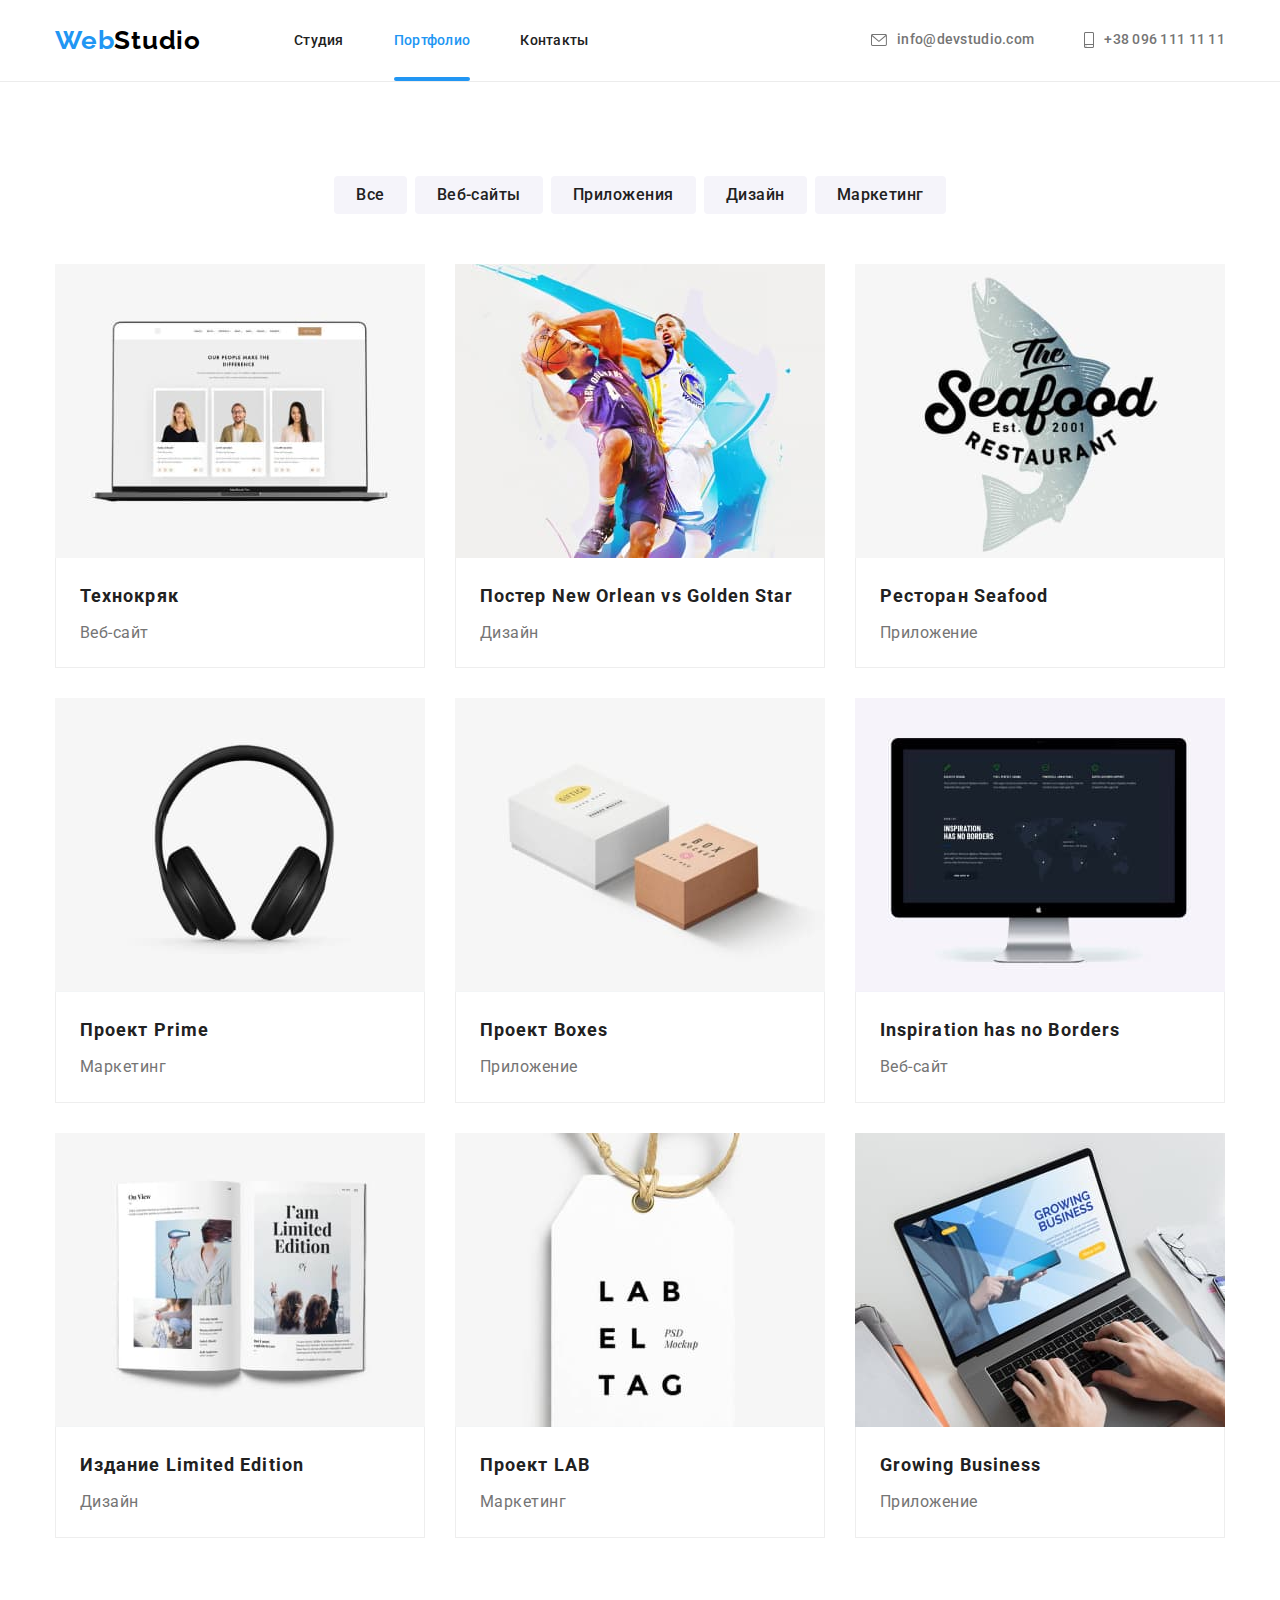
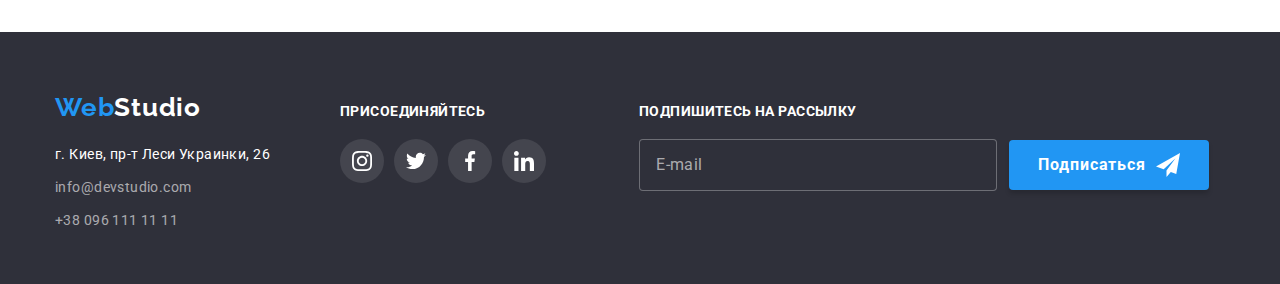
==== portfolio.html @ a14e370e "add files for 7 homework" ====
<!DOCTYPE html>
<html lang="ru">
  <head>
    <meta charset="UTF-8" />
    <meta name="viewport" content="width=device-width, initial-scale=1.0" />
    <title>Portfolio</title>
    <link rel="preconnect" href="https://fonts.gstatic.com" />
    <link
      href="https://fonts.googleapis.com/css2?family=Raleway:wght@700&family=Roboto:wght@400;500;700;900&display=swap"
      rel="stylesheet"
    />
    <link
      rel="stylesheet"
      href="https://cdnjs.cloudflare.com/ajax/libs/modern-normalize/1.0.0/modern-normalize.min.css"
    />
    <link rel="stylesheet" href="./css/main.min.css" />
  </head>

  <body>
    <!-- Шапка -->
    <header class="header">
      <!--Контейнер для шапки сайта-->
      <div class="container header__container">
        <!--Навигация-->
        <nav class="header__nav">
          <a href="./index.html" class="logo">
            <span class="logo__accent-text">Web</span>Studio
          </a>

          <ul class="site-menu">
            <li class="site-menu__item">
              <a href="./index.html" class="site-menu__link">Студия</a>
            </li>

            <li class="site-menu__item">
              <a
                href="./portfolio.html"
                class="site-menu__link site-menu__link--current"
                >Портфолио</a
              >
            </li>

            <li class="site-menu__item">
              <a href="" class="site-menu__link">Контакты</a>
            </li>
          </ul>
        </nav>

        <!--Kонтакы-->
        <ul class="header__contacts">
          <li class="header__contacts__item">
            <a href="mailto:info@devstudio.com" class="header__contacts__link">
              <svg class="header__contacts__icon" width="16" height="12">
                <use href="./images/icons.svg#icon-envelope"></use>
              </svg>
              info@devstudio.com
            </a>
          </li>

          <li class="header__contacts__item">
            <a href="tel:+380961111111" class="header__contacts__link">
              <svg class="header__contacts__icon" width="10" height="16">
                <use href="./images/icons.svg#icon-smartphone"></use>
              </svg>
              +38 096 111 11 11
            </a>
          </li>
        </ul>
      </div>
    </header>

    <main>
      <section class="portfolio">
        <h1 class="hidden">Portfolio</h1>

        <!--Блок кнопок-фильтров-->
        <div class="container portfolio__container">
          <ul class="button-set">
            <li class="button-set__item">
              <button type="button" class="button-set__btn">Все</button>
            </li>

            <li class="button-set__item">
              <button type="button" class="button-set__btn">Веб-сайты</button>
            </li>

            <li class="button-set__item">
              <button type="button" class="button-set__btn">Приложения</button>
            </li>

            <li class="button-set__item">
              <button type="button" class="button-set__btn">Дизайн</button>
            </li>

            <li class="button-set__item">
              <button type="button" class="button-set__btn">Маркетинг</button>
            </li>
          </ul>
        </div>

        <!-- Портфолио -->
        <div class="container">
          <ul class="card-set">
            <li class="card-set__item">
              <a href="" class="card-set__link">
                <div class="card-set__thumb">
                  <img
                    src="./portfolio-images/tehnokryak.jpg"
                    alt="Технокряк. Веб-сайты"
                    width="370"
                  />
                  <div class="card-overlay">
                    <p class="card-overlay__text">
                      Технокряк это современная площадка распространения
                      коронавируса. Компании используют эту платформу для
                      цифрового шпионажа и атак на защищённые сервера
                      конкурентов.
                    </p>
                  </div>
                </div>
                <div class="card-content">
                  <h2 class="card-content__header">Технокряк</h2>
                  <p class="card-content__text">Веб-сайт</p>
                </div>
              </a>
            </li>

            <li class="card-set__item">
              <a href="" class="card-set__link">
                <div class="card-set__thumb">
                  <img
                    src="./portfolio-images/poster-golden-style.jpg"
                    alt="Постер New Orlean vs Golden Star"
                    width="370"
                  />
                  <div class="card-overlay">
                    <p class="card-overlay__text">
                      Технокряк это современная площадка распространения
                      коронавируса. Компании используют эту платформу для
                      цифрового шпионажа и атак на защищённые сервера
                      конкурентов.
                    </p>
                  </div>
                </div>
                <div class="card-content">
                  <h2 class="card-content__header">
                    Постер New Orlean vs Golden Star
                  </h2>
                  <p class="card-content__text">Дизайн</p>
                </div>
              </a>
            </li>

            <li class="card-set__item">
              <a href="" class="card-set__link">
                <div class="card-set__thumb">
                  <img
                    src="./portfolio-images/seafood.jpg"
                    alt="Ресторан Seafood"
                    width="370"
                  />
                  <div class="card-overlay">
                    <p class="card-overlay__text">
                      Технокряк это современная площадка распространения
                      коронавируса. Компании используют эту платформу для
                      цифрового шпионажа и атак на защищённые сервера
                      конкурентов.
                    </p>
                  </div>
                </div>
                <div class="card-content">
                  <h2 class="card-content__header">Ресторан Seafood</h2>
                  <p class="card-content__text">Приложение</p>
                </div>
              </a>
            </li>

            <li class="card-set__item">
              <a href="" class="card-set__link">
                <div class="card-set__thumb">
                  <img
                    src="./portfolio-images/prime.jpg"
                    alt="Prime. Маркетинг"
                    width="370"
                  />
                  <div class="card-overlay">
                    <p class="card-overlay__text">
                      Технокряк это современная площадка распространения
                      коронавируса. Компании используют эту платформу для
                      цифрового шпионажа и атак на защищённые сервера
                      конкурентов.
                    </p>
                  </div>
                </div>
                <div class="card-content">
                  <h2 class="card-content__header">Проект Prime</h2>
                  <p class="card-content__text">Маркетинг</p>
                </div>
              </a>
            </li>

            <li class="card-set__item">
              <a href="" class="card-set__link">
                <div class="card-set__thumb">
                  <img
                    src="./portfolio-images/boxes.jpg"
                    alt="Проект Boxes"
                    width="370"
                  />
                  <div class="card-overlay">
                    <p class="card-overlay__text">
                      Технокряк это современная площадка распространения
                      коронавируса. Компании используют эту платформу для
                      цифрового шпионажа и атак на защищённые сервера
                      конкурентов.
                    </p>
                  </div>
                </div>
                <div class="card-content">
                  <h2 class="card-content__header">Проект Boxes</h2>
                  <p class="card-content__text">Приложение</p>
                </div>
              </a>
            </li>

            <li class="card-set__item">
              <a href="" class="card-set__link">
                <div class="card-set__thumb">
                  <img
                    src="./portfolio-images/inspiration.jpg"
                    alt="Inspiration has no Borders"
                    width="370"
                  />
                  <div class="card-overlay">
                    <p class="card-overlay__text">
                      Технокряк это современная площадка распространения
                      коронавируса. Компании используют эту платформу для
                      цифрового шпионажа и атак на защищённые сервера
                      конкурентов.
                    </p>
                  </div>
                </div>
                <div class="card-content">
                  <h2 class="card-content__header">
                    Inspiration has no Borders
                  </h2>
                  <p class="card-content__text">Веб-сайт</p>
                </div>
              </a>
            </li>

            <li class="card-set__item">
              <a href="" class="card-set__link">
                <div class="card-set__thumb">
                  <img
                    src="./portfolio-images/limited-edition.jpg"
                    alt="Издание Limited Edition"
                    width="370"
                  />
                  <div class="card-overlay">
                    <p class="card-overlay__text">
                      Технокряк это современная площадка распространения
                      коронавируса. Компании используют эту платформу для
                      цифрового шпионажа и атак на защищённые сервера
                      конкурентов.
                    </p>
                  </div>
                </div>
                <div class="card-content">
                  <h2 class="card-content__header">Издание Limited Edition</h2>
                  <p class="card-content__text">Дизайн</p>
                </div>
              </a>
            </li>

            <li class="card-set__item">
              <a href="" class="card-set__link">
                <div class="card-set__thumb">
                  <img
                    src="./portfolio-images/lab.jpg"
                    alt="Проект LAB"
                    width="370"
                  />
                  <div class="card-overlay">
                    <p class="card-overlay__text">
                      Технокряк это современная площадка распространения
                      коронавируса. Компании используют эту платформу для
                      цифрового шпионажа и атак на защищённые сервера
                      конкурентов.
                    </p>
                  </div>
                </div>
                <div class="card-content">
                  <h2 class="card-content__header">Проект LAB</h2>
                  <p class="card-content__text">Маркетинг</p>
                </div>
              </a>
            </li>

            <li class="card-set__item">
              <a href="" class="card-set__link">
                <div class="card-set__thumb">
                  <img
                    src="./portfolio-images/growing-business.jpg"
                    alt="Growing Business"
                    width="370"
                  />
                  <div class="card-overlay">
                    <p class="card-overlay__text">
                      Технокряк это современная площадка распространения
                      коронавируса. Компании используют эту платформу для
                      цифрового шпионажа и атак на защищённые сервера
                      конкурентов.
                    </p>
                  </div>
                </div>
                <div class="card-content">
                  <h2 class="card-content__header">Growing Business</h2>
                  <p class="card-content__text">Приложение</p>
                </div>
              </a>
            </li>
          </ul>
        </div>
      </section>
    </main>

    <!-- Подвал -->
    <footer class="footer">
      <div class="container footer__container">
        <!-- Блок с контактной информацией и лого. Создан для позиционирования элементов -->
        <div class="footer__contacts">
          <!-- Лого -->
          <a href="./index.html" class="footer__logo">
            <span class="logo__accent-text">Web</span>Studio
          </a>

          <!--Контактная информация-->
          <address class="address">
            <!-- Физический адрес -->

            <a href="https://goo.gl/maps/JUrXiFq32XLz6EwXA" class="address__map"
              >г. Киев, пр-т Леси Украинки, 26</a
            >

            <!-- Электронная почта -->

            <a href="mailto:info@devstudio.com" class="address__email"
              >info@devstudio.com</a
            >

            <!-- Телефон -->

            <a href="tel:+380961111111" class="address__tel"
              >+38 096 111 11 11</a
            >
          </address>
        </div>

        <!-- Блок со ссылками на соц.сети -->
        <div class="footer-sn">
          <p class="footer__titles">присоединяйтесь</p>
          <ul class="footer-sn__set">
            <li class="footer-sn__items">
              <a
                href=""
                class="social-networks__circle-button footer-sn__circle-button"
              >
                <svg class="social-networks__icon" width="20" height="20">
                  <use href="./images/icons.svg#icon-instagram"></use>
                </svg>
              </a>
            </li>
            <li class="footer-sn__items">
              <a
                href=""
                class="social-networks__circle-button footer-sn__circle-button"
              >
                <svg class="social-networks__icon" width="20" height="20">
                  <use href="./images/icons.svg#icon-twitter"></use>
                </svg>
              </a>
            </li>
            <li class="footer-sn__items">
              <a
                href=""
                class="social-networks__circle-button footer-sn__circle-button"
              >
                <svg class="social-networks__icon" width="20" height="20">
                  <use href="./images/icons.svg#icon-facebook"></use>
                </svg>
              </a>
            </li>
            <li class="footer-sn__items">
              <a
                href=""
                class="social-networks__circle-button footer-sn__circle-button"
              >
                <svg class="social-networks__icon" width="20" height="20">
                  <use href="./images/icons.svg#icon-linkedin"></use>
                </svg>
              </a>
            </li>
          </ul>
        </div>

        <!-- Блок с подпиской на рассылку -->
        <div class="footer-subscribe">
          <form>
            <p class="footer__titles">Подпишитесь на рассылку</p>
            <div role="group" class="footer-subscribe__set">
              <label>
                <input
                  type="email"
                  name="email"
                  placeholder="E-mail"
                  class="footer-subscribe__input"
                />
              </label>
              <button type="submit" class="button footer-subscribe__button">
                Подписаться
                <svg class="button__icon" width="24" height="24">
                  <use href="./images/icons.svg#icon-send-footer"></use>
                </svg>
              </button>
            </div>
          </form>
        </div>
      </div>
    </footer>
  </body>
</html>
---- css/main.min.css ----
h1,h2,h3,h4,h5,h6,p{margin:0}img{display:block;max-width:100%;height:auto}button{border:0;padding:0;margin:0}ul{list-style:none;margin:0;padding:0}a{text-decoration:none}textarea{resize:none;font-family:inherit}input:active,input:hover,input:focus,textarea:hover,textarea:focus,textarea:active{outline:0}body{margin:0;font-family:"Roboto",sans-serif}.container{margin-left:auto;margin-right:auto;width:1200px;padding-left:15px;padding-right:15px}.header{background-color:#fff;border-bottom:1px solid #ececec}.hero,.footer{background-color:#2f303a}.team{background-color:#f5f4fa}.issues__title,.team__title,.clients__title{margin-bottom:50px;color:#212121;font-weight:700;font-size:36px;line-height:1.16;letter-spacing:0.03em;text-align:center}.features__title,.issues__text,.footer__titles{font-weight:700;font-size:14px;line-height:1.142;letter-spacing:0.03em;text-transform:uppercase}.modal__header{font-weight:700;font-size:20px;line-height:1.15;text-align:center;letter-spacing:0.03em}.site-menu__link,.header__contacts__link{padding-top:32px;padding-bottom:32px;font-weight:500;font-size:14px;line-height:1.14;letter-spacing:0.02em;text-decoration:none;-webkit-transition:color 250ms cubic-bezier(0.4, 0, 0.2, 1);transition:color 250ms cubic-bezier(0.4, 0, 0.2, 1)}.features__text,.address__map,.address__email,.address__tel,.modal__text{font-weight:400;font-size:14px;line-height:1.71;letter-spacing:0.03em}.modal__text-label{font-weight:400;font-size:12px;line-height:1.16;letter-spacing:0.01em}.logo,.footer__logo{font-family:"Raleway",sans-serif;font-weight:700;font-size:26px;line-height:1.19;letter-spacing:0.03em}.modal,.card-overlay__text{position:absolute;top:50%;left:50%;-webkit-transform:translate(-50%, -50%);transform:translate(-50%, -50%)}.hidden{position:absolute;width:1px;height:1px;margin:-1px;border:0;padding:0;white-space:nowrap;-webkit-clip-path:inset(100%);clip-path:inset(100%);clip:rect(0 0 0 0);overflow:hidden}.button{width:200px;height:50px;background-color:#2196f3;color:#fff;font-weight:700;font-size:16px;line-height:1.875;letter-spacing:0.06em;border-radius:4px;-webkit-box-shadow:0px 4px 4px rgba(0,0,0,0.15);box-shadow:0px 4px 4px rgba(0,0,0,0.15);cursor:pointer}.button__icon{margin-left:10px}.header__container{display:-webkit-box;display:-ms-flexbox;display:flex;-webkit-box-align:center;-ms-flex-align:center;align-items:center;-webkit-box-pack:justify;-ms-flex-pack:justify;justify-content:space-between}.header__nav{display:-webkit-box;display:-ms-flexbox;display:flex;-webkit-box-align:center;-ms-flex-align:center;align-items:center}.site-menu{display:-webkit-box;display:-ms-flexbox;display:flex}.site-menu__item+.site-menu__item{margin-left:50px}.site-menu__link{position:relative;color:#212121}.site-menu__link:hover,.site-menu__link:focus{color:#2196f3}.site-menu__link--current{color:#2196f3}.site-menu__link--current::after{position:absolute;content:'';display:block;bottom:-1px;width:100%;height:4px;background-color:#2196f3;border-radius:2px}.header__contacts{display:-webkit-box;display:-ms-flexbox;display:flex}.header__contacts__item+.header__contacts__item{margin-left:50px}.header__contacts__icon{margin-right:10px;fill:currentColor}.header__contacts__link{display:-webkit-box;display:-ms-flexbox;display:flex;-webkit-box-align:center;-ms-flex-align:center;align-items:center;color:#757575}.header__contacts__link:hover,.header__contacts__link:focus{color:#2196f3}.logo{margin-right:93px;padding-top:25px;padding-bottom:25px;color:#000}.logo__accent-text{color:#2196f3}.hero{max-width:1600px;height:600px;margin-left:auto;margin-right:auto;text-align:center}.hero__overlay{background-repeat:no-repeat;background-position:center;background-size:cover;padding-top:200px;max-width:1600px;min-height:600px;background-image:-webkit-gradient(linear, left top, right top, from(rgba(47,48,58,0.4)), to(rgba(47,48,58,0.4))),url("../images/img-hero.jpg");background-image:linear-gradient(to right, rgba(47,48,58,0.4), rgba(47,48,58,0.4)),url("../images/img-hero.jpg")}.hero__title{margin-left:auto;margin-right:auto;margin-bottom:30px;width:696px;color:#fff;font-weight:900;font-size:44px;line-height:1.36;letter-spacing:0.06em;text-transform:uppercase}.features{padding-top:94px}.features__list{display:-webkit-box;display:-ms-flexbox;display:flex;-ms-flex-wrap:wrap;flex-wrap:wrap;margin-left:-30px;margin-top:-30px}.features__item{-ms-flex-preferred-size:calc(100% / 4 - 30px);flex-basis:calc(100% / 4 - 30px);margin-left:30px;margin-top:30px}.features__icon{display:-webkit-box;display:-ms-flexbox;display:flex;-webkit-box-pack:center;-ms-flex-pack:center;justify-content:center;-webkit-box-align:center;-ms-flex-align:center;align-items:center;margin-bottom:30px;width:270px;height:120px;background-color:#f5f4fa}.features__title{margin-bottom:10px;color:#212121;letter-spacing:0.06em}.features__text{color:#757575}.issues{padding-top:94px;padding-bottom:94px}.issues__list{display:-webkit-box;display:-ms-flexbox;display:flex;-ms-flex-wrap:wrap;flex-wrap:wrap;margin-left:-30px;margin-top:-30px}.issues__item{-ms-flex-preferred-size:calc(100% / 3 - 30px);flex-basis:calc(100% / 3 - 30px);margin-left:30px;margin-top:30px}.issues__text{position:absolute;top:251px;white-space:nowrap;-webkit-transform:translate(-50%, 0);transform:translate(-50%, 0);left:50%;color:#fff}.issues__thumb{position:relative}.issues__thumb::before{content:'';display:-webkit-box;display:-ms-flexbox;display:flex;position:absolute;top:224px;left:0;width:100%;height:70px;background-color:rgba(47,48,58,0.8)}.team{padding-top:94px;padding-bottom:94px}.team-card{display:-webkit-box;display:-ms-flexbox;display:flex;-ms-flex-wrap:wrap;flex-wrap:wrap;margin-left:-30px;margin-top:-30px}.team-card__item{-ms-flex-preferred-size:calc(100% / 4 - 30px);flex-basis:calc(100% / 4 - 30px);margin-left:30px;margin-top:30px;background-color:#fff;-webkit-box-shadow:0px 1px 3px rgba(0,0,0,0.12),0px 1px 1px rgba(0,0,0,0.14),0px 2px 1px rgba(0,0,0,0.2);box-shadow:0px 1px 3px rgba(0,0,0,0.12),0px 1px 1px rgba(0,0,0,0.14),0px 2px 1px rgba(0,0,0,0.2);border-radius:0px 0px 4px 4px}.team-card__thumb{padding:30px 32px}.team-card__title{margin-bottom:10px;color:#212121;font-weight:500;font-size:16px;line-height:1.18;letter-spacing:0.03em;text-align:center}.team-card__text{margin-bottom:16px;color:#757575;font-weight:400;font-size:16px;line-height:1.18;letter-spacing:0.03em;text-align:center}.social-networks{display:-webkit-box;display:-ms-flexbox;display:flex;-webkit-box-pack:justify;-ms-flex-pack:justify;justify-content:space-between}.social-networks__icon{fill:currentColor}.social-networks__circle-button{display:-webkit-box;display:-ms-flexbox;display:flex;-webkit-box-pack:center;-ms-flex-pack:center;justify-content:center;-webkit-box-align:center;-ms-flex-align:center;align-items:center;width:44px;height:44px;border-radius:50%;color:#afb1b8;background-color:#fff;-webkit-transition:color 250ms cubic-bezier(0.4, 0, 0.2, 1);transition:color 250ms cubic-bezier(0.4, 0, 0.2, 1);-webkit-transition:background-color 250ms cubic-bezier(0.4, 0, 0.2, 1);transition:background-color 250ms cubic-bezier(0.4, 0, 0.2, 1)}.social-networks__circle-button:hover,.social-networks__circle-button:focus{background-color:#2196f3;color:#fff;outline:none}.clients{padding-top:94px;padding-bottom:94px}.clients__list{display:-webkit-box;display:-ms-flexbox;display:flex;-ms-flex-wrap:wrap;flex-wrap:wrap}.clients__item:not(:last-child){margin-right:30px}.clients__logo{fill:currentColor}.clients__unit{display:-webkit-box;display:-ms-flexbox;display:flex;-webkit-box-pack:center;-ms-flex-pack:center;justify-content:center;-webkit-box-align:center;-ms-flex-align:center;align-items:center;width:170px;height:90px;border:1px solid #afb1b8;border-radius:4px;color:#afb1b8;-webkit-transition:color 250ms cubic-bezier(0.4, 0, 0.2, 1);transition:color 250ms cubic-bezier(0.4, 0, 0.2, 1);-webkit-transition:border-color 250ms cubic-bezier(0.4, 0, 0.2, 1);transition:border-color 250ms cubic-bezier(0.4, 0, 0.2, 1)}.clients__unit:hover,.clients__unit:focus{border-color:#2196f3;color:#2196f3;outline:none}.footer{margin-left:auto;margin-right:auto;min-height:252px;padding-top:60px}.footer__container{display:-webkit-box;display:-ms-flexbox;display:flex;-webkit-box-align:baseline;-ms-flex-align:baseline;align-items:baseline}.footer__titles{margin-bottom:20px;color:#fff;text-align:left}.footer__logo{display:block;margin-bottom:20px;color:#fff}.address{font-style:normal}.address__map{display:block;margin-bottom:9px;color:#fff}.address__email{display:block;margin-bottom:9px;color:rgba(255,255,255,0.6)}.address__tel{color:rgba(255,255,255,0.6)}.footer-sn{margin-left:70px}.footer-sn__set{display:-webkit-box;display:-ms-flexbox;display:flex}.footer-sn__circle-button{background-color:rgba(255,255,255,0.1);color:#fff}.footer-sn__items{margin-right:10px}.footer-sn__items:last-child{margin-right:0}.footer-subscribe{margin-left:93px}.footer-subscribe__input{width:358px;padding:0;padding-left:16px;padding-top:15px;padding-bottom:15px;background-color:#2f303a;border:1px solid rgba(255,255,255,0.3);border-radius:4px;color:rgba(255,255,255,0.6);font-weight:400;font-size:16px;line-height:1.25;letter-spacing:0.03em}.footer-subscribe__button{display:-webkit-box;display:-ms-flexbox;display:flex;-webkit-box-align:center;-ms-flex-align:center;align-items:center;-webkit-box-pack:center;-ms-flex-pack:center;justify-content:center;margin-left:12px}.footer-subscribe__set{display:-webkit-box;display:-ms-flexbox;display:flex;-webkit-box-align:center;-ms-flex-align:center;align-items:center}.footer-subscribe__set input::-webkit-input-placeholder{color:rgba(255,255,255,0.6)}.footer-subscribe__set input:-ms-input-placeholder{color:rgba(255,255,255,0.6)}.footer-subscribe__set input::-ms-input-placeholder{color:rgba(255,255,255,0.6)}.footer-subscribe__set input::placeholder{color:rgba(255,255,255,0.6)}.backdrop{position:fixed;top:0;left:0;width:100%;height:100%;background-color:rgba(0,0,0,0.2);opacity:1;-webkit-transition:opacity 250ms cubic-bezier(0.4, 0, 0.2, 1);transition:opacity 250ms cubic-bezier(0.4, 0, 0.2, 1)}.backdrop.is-hidden{opacity:0;pointer-events:none}.backdrop.is-hidden>.modal{opacity:0}.modal{-webkit-transition:opacity 250ms cubic-bezier(0.4, 0, 0.2, 1);transition:opacity 250ms cubic-bezier(0.4, 0, 0.2, 1);-webkit-box-shadow:0px 1px 3px rgba(0,0,0,0.12),0px 1px 1px rgba(0,0,0,0.14),0px 2px 1px rgba(0,0,0,0.2);box-shadow:0px 1px 3px rgba(0,0,0,0.12),0px 1px 1px rgba(0,0,0,0.14),0px 2px 1px rgba(0,0,0,0.2);text-align:center;padding:40px;width:528px;max-height:100vh;background-color:#fff;overflow-y:auto;border-radius:4px}.modal__header{margin-bottom:12px;color:#212121}.modal__group-fields{display:-webkit-box;display:-ms-flexbox;display:flex;-webkit-box-orient:vertical;-webkit-box-direction:normal;-ms-flex-direction:column;flex-direction:column;margin-bottom:20px;text-align:start}.modal__labels{margin-bottom:4px;display:block}.modal__text-label{color:#757575}.modal__group-input{position:relative;margin-bottom:10px}.modal__icon{-webkit-transition:fill 250ms cubic-bezier(0.4, 0, 0.2, 1);transition:fill 250ms cubic-bezier(0.4, 0, 0.2, 1);position:absolute;top:11px;left:12px;fill:#212121}.modal__input{-webkit-transition:border-color 250ms cubic-bezier(0.4, 0, 0.2, 1);transition:border-color 250ms cubic-bezier(0.4, 0, 0.2, 1);border:1px solid rgba(33,33,33,0.2);padding:11px 12px;padding-left:42px;width:448px;border-radius:4px}.modal__input:hover,.modal__input:focus{border-color:#2196f3}.modal__input:focus+.modal__icon,.modal__input:hover+.modal__icon{fill:#2196f3}.modal__input--feedback{padding:12px 16px}.modal__input::-webkit-input-placeholder{font-weight:400;font-size:14px;line-height:1.14;letter-spacing:0.01em;color:rgba(117,117,117,0.5)}.modal__input:-ms-input-placeholder{font-weight:400;font-size:14px;line-height:1.14;letter-spacing:0.01em;color:rgba(117,117,117,0.5)}.modal__input::-ms-input-placeholder{font-weight:400;font-size:14px;line-height:1.14;letter-spacing:0.01em;color:rgba(117,117,117,0.5)}.modal__input::placeholder{font-weight:400;font-size:14px;line-height:1.14;letter-spacing:0.01em;color:rgba(117,117,117,0.5)}.modal__agreement{position:relative;display:-webkit-box;display:-ms-flexbox;display:flex;-webkit-box-align:center;-ms-flex-align:center;align-items:center;-webkit-box-pack:center;-ms-flex-pack:center;justify-content:center;margin-bottom:30px;cursor:pointer}.modal__checkbox{position:absolute;width:1px;height:1px;margin:-1px;border:0;padding:0;white-space:nowrap;-webkit-clip-path:inset(100%);clip-path:inset(100%);clip:rect(0 0 0 0);overflow:hidden}.modal__checkbox:checked+.modal__checked-icon{opacity:100%}.modal__checkbox:checked ~ .modal__checkbox-icon{opacity:0%}.modal__checked-icon{position:absolute;top:4px;left:12px;background-color:#2196f3;opacity:0%;-webkit-transition:opacity 250ms cubic-bezier(0.4, 0, 0.2, 1);transition:opacity 250ms cubic-bezier(0.4, 0, 0.2, 1)}.modal__checkbox-icon{opacity:100%;-webkit-transition:opacity 250ms cubic-bezier(0.4, 0, 0.2, 1);transition:opacity 250ms cubic-bezier(0.4, 0, 0.2, 1)}.modal__text{margin-left:8px;text-align:center;color:#757575}.modal__link{-webkit-text-decoration-line:underline;text-decoration-line:underline;color:#2196f3}.modal__button{-webkit-box-shadow:none;box-shadow:none;-webkit-transition:-webkit-box-shadow 250ms cubic-bezier(0.4, 0, 0.2, 1);transition:-webkit-box-shadow 250ms cubic-bezier(0.4, 0, 0.2, 1);transition:box-shadow 250ms cubic-bezier(0.4, 0, 0.2, 1);transition:box-shadow 250ms cubic-bezier(0.4, 0, 0.2, 1), -webkit-box-shadow 250ms cubic-bezier(0.4, 0, 0.2, 1)}.modal__button:hover{-webkit-box-shadow:0px 4px 4px rgba(0,0,0,0.15);box-shadow:0px 4px 4px rgba(0,0,0,0.15)}.modal__close-button{position:absolute;top:8px;right:8px;display:-webkit-box;display:-ms-flexbox;display:flex;-webkit-box-pack:center;-ms-flex-pack:center;justify-content:center;-webkit-box-align:center;-ms-flex-align:center;align-items:center;width:30px;height:30px;cursor:pointer;border:1px solid rgba(0,0,0,0.1);border-radius:50%;background-color:#fff;color:#757575;-webkit-transition:color 250ms cubic-bezier(0.4, 0, 0.2, 1);transition:color 250ms cubic-bezier(0.4, 0, 0.2, 1)}.modal__close-button:hover,.modal__close-button:focus{color:#2196f3}.modal__close-svg{fill:currentColor}.portfolio{padding-top:94px;padding-bottom:94px}.portfolio__container{margin-bottom:50px}.button-set{display:-webkit-box;display:-ms-flexbox;display:flex;-webkit-box-pack:center;-ms-flex-pack:center;justify-content:center}.button-set__item:not(:last-child){margin-right:8px}.button-set__btn{padding:6px 22px;color:#212121;background-color:#f5f4fa;font-family:inherit;font-weight:500;font-size:16px;line-height:1.6;letter-spacing:0.03em;border:none;border-radius:4px;-webkit-transition:color 250ms cubic-bezier(0.4, 0, 0.2, 1);transition:color 250ms cubic-bezier(0.4, 0, 0.2, 1);-webkit-transition:background-color 250ms cubic-bezier(0.4, 0, 0.2, 1);transition:background-color 250ms cubic-bezier(0.4, 0, 0.2, 1);-webkit-transition:-webkit-box-shadow 250ms cubic-bezier(0.4, 0, 0.2, 1);transition:-webkit-box-shadow 250ms cubic-bezier(0.4, 0, 0.2, 1);transition:box-shadow 250ms cubic-bezier(0.4, 0, 0.2, 1);transition:box-shadow 250ms cubic-bezier(0.4, 0, 0.2, 1), -webkit-box-shadow 250ms cubic-bezier(0.4, 0, 0.2, 1)}.button-set__btn:hover,.button-set__btn:focus{color:#fff;background-color:#2196f3;-webkit-box-shadow:0px 3px 1px rgba(0,0,0,0.1),0px 1px 2px rgba(0,0,0,0.08),0px 2px 2px rgba(0,0,0,0.12);box-shadow:0px 3px 1px rgba(0,0,0,0.1),0px 1px 2px rgba(0,0,0,0.08),0px 2px 2px rgba(0,0,0,0.12)}.card-set{display:-webkit-box;display:-ms-flexbox;display:flex;-ms-flex-wrap:wrap;flex-wrap:wrap;margin-left:-30px;margin-top:-30px}.card-set__item{-ms-flex-preferred-size:calc(100% / 3 - 30px);flex-basis:calc(100% / 3 - 30px);margin-left:30px;margin-top:30px;background-color:#fff}.card-set__thumb{position:relative;overflow:hidden}.card-set__link{display:block;width:100%;height:100%;-webkit-transition:-webkit-box-shadow 250ms cubic-bezier(0.4, 0, 0.2, 1);transition:-webkit-box-shadow 250ms cubic-bezier(0.4, 0, 0.2, 1);transition:box-shadow 250ms cubic-bezier(0.4, 0, 0.2, 1);transition:box-shadow 250ms cubic-bezier(0.4, 0, 0.2, 1), -webkit-box-shadow 250ms cubic-bezier(0.4, 0, 0.2, 1)}.card-set__link:hover,.card-set__link:focus{-webkit-box-shadow:0px 1px 1px rgba(0,0,0,0.12),0px 4px 4px rgba(0,0,0,0.06),1px 4px 6px rgba(0,0,0,0.16);box-shadow:0px 1px 1px rgba(0,0,0,0.12),0px 4px 4px rgba(0,0,0,0.06),1px 4px 6px rgba(0,0,0,0.16)}.card-set__link:hover .card-overlay{-webkit-transform:translateX(0);transform:translateX(0)}.card-set__link:focus .card-overlay{-webkit-transform:translateX(0);transform:translateX(0)}.card-overlay{position:absolute;-webkit-transform:translateY(100%);transform:translateY(100%);top:0;left:0;width:100%;height:100%;background-color:rgba(33,150,243,0.9);-webkit-transition:-webkit-transform 250ms cubic-bezier(0.4, 0, 0.2, 1);transition:-webkit-transform 250ms cubic-bezier(0.4, 0, 0.2, 1);transition:transform 250ms cubic-bezier(0.4, 0, 0.2, 1);transition:transform 250ms cubic-bezier(0.4, 0, 0.2, 1), -webkit-transform 250ms cubic-bezier(0.4, 0, 0.2, 1)}.card-overlay__text{width:322px;color:#fff;font-weight:400;font-size:18px;line-height:1.55;letter-spacing:0.03em}.card-content{padding-top:20px;padding-bottom:20px;padding-left:24px;padding-right:24px;border-bottom:1px solid #eee;border-left:1px solid #eee;border-right:1px solid #eee}.card-content__header{margin-bottom:4px;color:#212121;font-weight:700;font-size:18px;line-height:2;letter-spacing:0.06em}.card-content__text{color:#757575;font-weight:400;font-size:16px;line-height:1.87;letter-spacing:0.03em}
/*# sourceMappingURL=main.min.css.map */
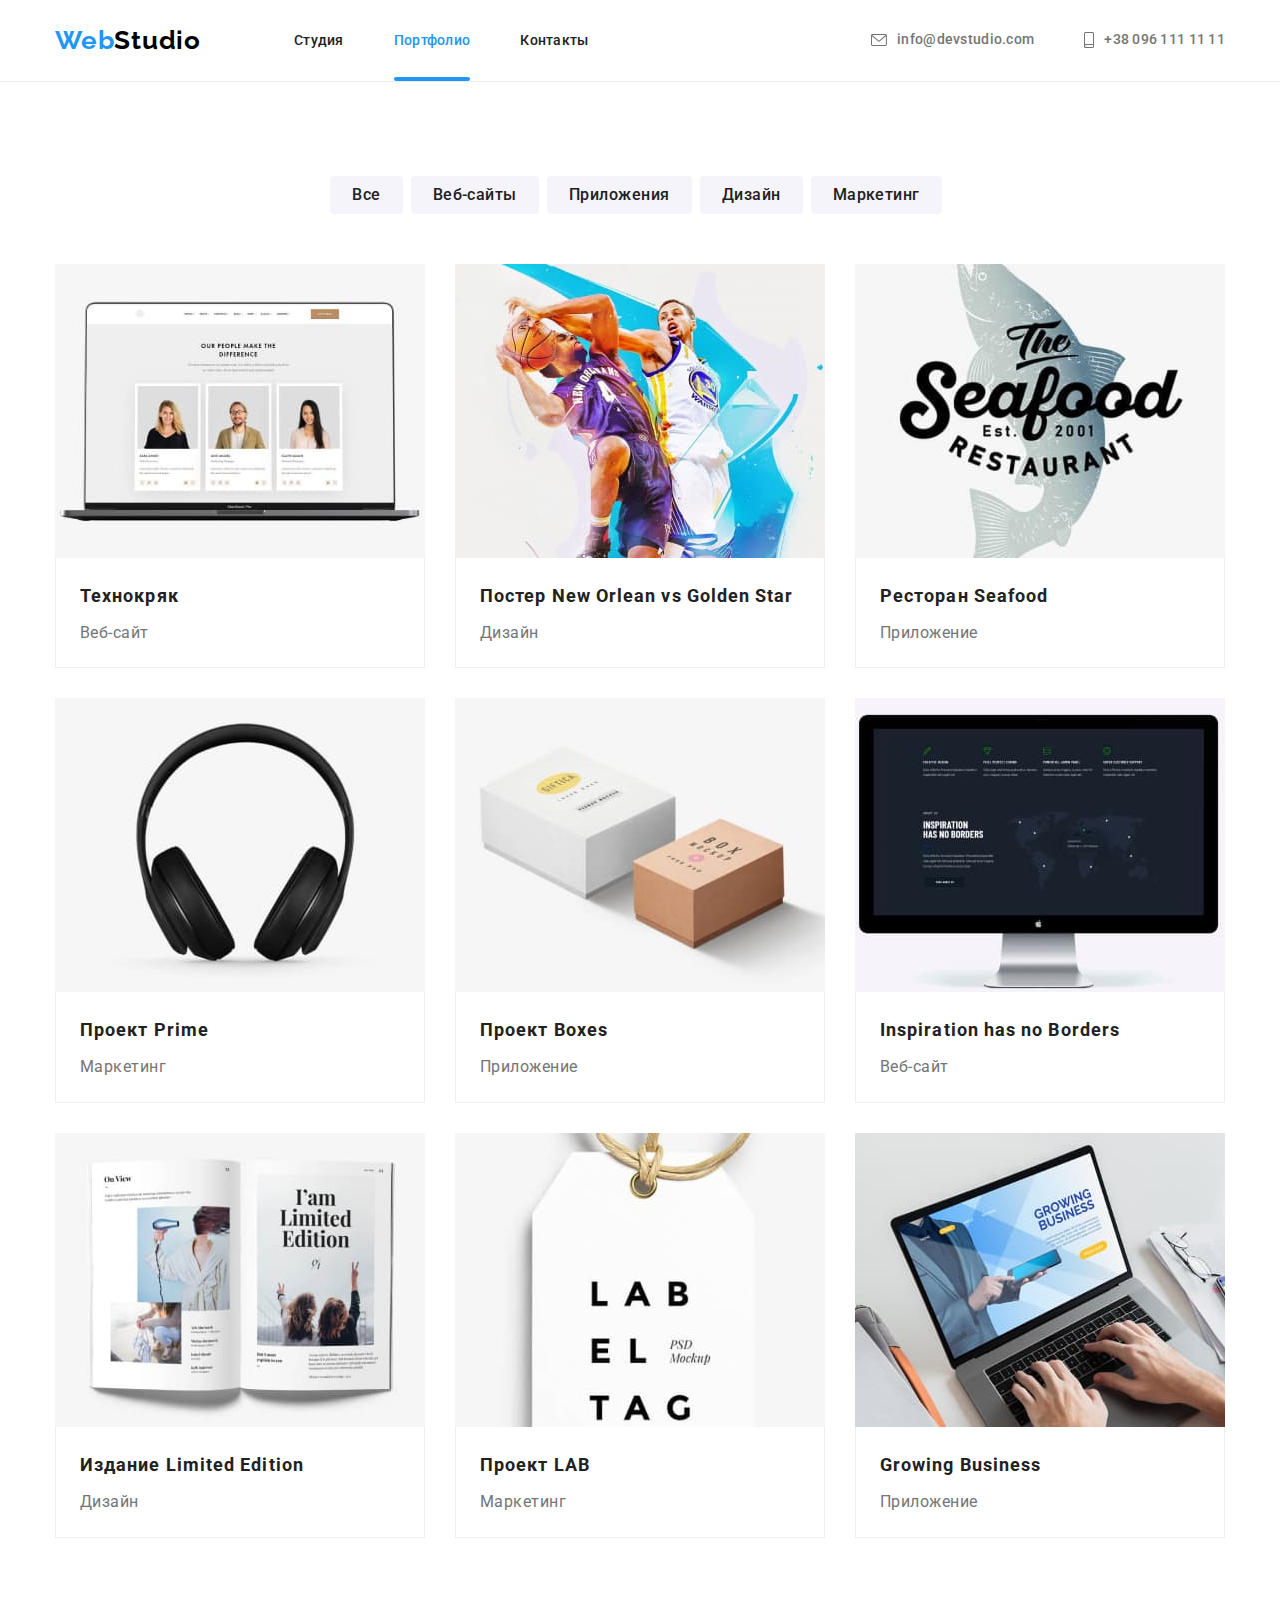
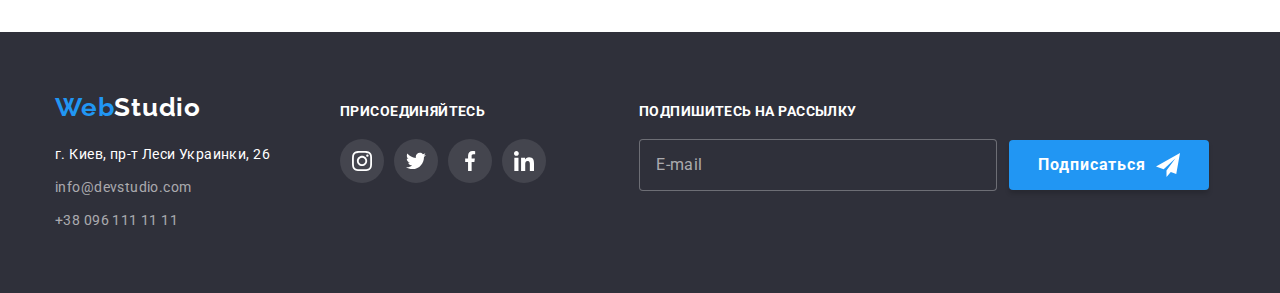
==== commit f5524bc7: "add files for 8 homework" ====
--- a/portfolio.html
+++ b/portfolio.html
@@ -22,50 +22,63 @@
       <!--Контейнер для шапки сайта-->
       <div class="container header__container">
         <!--Навигация-->
-        <nav class="header__nav">
-          <a href="./index.html" class="logo">
-            <span class="logo__accent-text">Web</span>Studio
-          </a>
-
-          <ul class="site-menu">
-            <li class="site-menu__item">
-              <a href="./index.html" class="site-menu__link">Студия</a>
-            </li>
-
-            <li class="site-menu__item">
+        <a href="./index.html" class="logo">
+          <span class="logo__accent-text">Web</span>Studio
+        </a>
+        <button
+          class="menu-toggle js-open-menu"
+          aria-expanded="false"
+          aria-controls="mobile-menu"
+        >
+          <svg width="40" height="40" class="icon-menu">
+            <use href="./images/icons.svg#icon-menu"></use>
+          </svg>
+        </button>
+        <div class="full-menu">
+          <nav class="header__nav">
+            <ul class="site-menu">
+              <li class="site-menu__item">
+                <a href="./index.html" class="site-menu__link">Студия</a>
+              </li>
+
+              <li class="site-menu__item">
+                <a
+                  href="./portfolio.html"
+                  class="site-menu__link site-menu__link--current"
+                  >Портфолио</a
+                >
+              </li>
+
+              <li class="site-menu__item">
+                <a href="" class="site-menu__link">Контакты</a>
+              </li>
+            </ul>
+          </nav>
+
+          <!--Kонтакы-->
+          <ul class="header__contacts">
+            <li class="header__contacts__item">
               <a
-                href="./portfolio.html"
-                class="site-menu__link site-menu__link--current"
-                >Портфолио</a
+                href="mailto:info@devstudio.com"
+                class="header__contacts__link"
               >
-            </li>
-
-            <li class="site-menu__item">
-              <a href="" class="site-menu__link">Контакты</a>
+                <svg class="header__contacts__icon" width="16" height="12">
+                  <use href="./images/icons.svg#icon-envelope"></use>
+                </svg>
+                info@devstudio.com
+              </a>
+            </li>
+
+            <li class="header__contacts__item">
+              <a href="tel:+380961111111" class="header__contacts__link">
+                <svg class="header__contacts__icon" width="10" height="16">
+                  <use href="./images/icons.svg#icon-smartphone"></use>
+                </svg>
+                +38 096 111 11 11
+              </a>
             </li>
           </ul>
-        </nav>
-
-        <!--Kонтакы-->
-        <ul class="header__contacts">
-          <li class="header__contacts__item">
-            <a href="mailto:info@devstudio.com" class="header__contacts__link">
-              <svg class="header__contacts__icon" width="16" height="12">
-                <use href="./images/icons.svg#icon-envelope"></use>
-              </svg>
-              info@devstudio.com
-            </a>
-          </li>
-
-          <li class="header__contacts__item">
-            <a href="tel:+380961111111" class="header__contacts__link">
-              <svg class="header__contacts__icon" width="10" height="16">
-                <use href="./images/icons.svg#icon-smartphone"></use>
-              </svg>
-              +38 096 111 11 11
-            </a>
-          </li>
-        </ul>
+        </div>
       </div>
     </header>
 
@@ -105,9 +118,15 @@
               <a href="" class="card-set__link">
                 <div class="card-set__thumb">
                   <img
-                    src="./portfolio-images/tehnokryak.jpg"
-                    alt="Технокряк. Веб-сайты"
-                    width="370"
+                    class="card-set__img"
+                    srcset="
+                      ./portfolio-images/portfolio-1.jpg    1x,
+                      ./portfolio-images/portfolio-1@2x.jpg 2x
+                    "
+                    src="./portfolio-images/portfolio-1.jpg"
+                    alt="img"
+                    width="450"
+                    height="294"
                   />
                   <div class="card-overlay">
                     <p class="card-overlay__text">
@@ -129,9 +148,15 @@
               <a href="" class="card-set__link">
                 <div class="card-set__thumb">
                   <img
-                    src="./portfolio-images/poster-golden-style.jpg"
-                    alt="Постер New Orlean vs Golden Star"
-                    width="370"
+                    class="card-set__img"
+                    srcset="
+                      ./portfolio-images/portfolio-2.jpg    1x,
+                      ./portfolio-images/portfolio-2@2x.jpg 2x
+                    "
+                    src="./portfolio-images/portfolio-2.jpg"
+                    alt="img"
+                    width="450"
+                    height="294"
                   />
                   <div class="card-overlay">
                     <p class="card-overlay__text">
@@ -155,9 +180,15 @@
               <a href="" class="card-set__link">
                 <div class="card-set__thumb">
                   <img
-                    src="./portfolio-images/seafood.jpg"
-                    alt="Ресторан Seafood"
-                    width="370"
+                    class="card-set__img"
+                    srcset="
+                      ./portfolio-images/portfolio-3.jpg    1x,
+                      ./portfolio-images/portfolio-3@2x.jpg 2x
+                    "
+                    src="./portfolio-images/portfolio-3.jpg"
+                    alt="img"
+                    width="450"
+                    height="294"
                   />
                   <div class="card-overlay">
                     <p class="card-overlay__text">
@@ -179,9 +210,15 @@
               <a href="" class="card-set__link">
                 <div class="card-set__thumb">
                   <img
-                    src="./portfolio-images/prime.jpg"
-                    alt="Prime. Маркетинг"
-                    width="370"
+                    class="card-set__img"
+                    srcset="
+                      ./portfolio-images/portfolio-4.jpg    1x,
+                      ./portfolio-images/portfolio-4@2x.jpg 2x
+                    "
+                    src="./portfolio-images/portfolio-4.jpg"
+                    alt="img"
+                    width="450"
+                    height="294"
                   />
                   <div class="card-overlay">
                     <p class="card-overlay__text">
@@ -203,9 +240,15 @@
               <a href="" class="card-set__link">
                 <div class="card-set__thumb">
                   <img
-                    src="./portfolio-images/boxes.jpg"
-                    alt="Проект Boxes"
-                    width="370"
+                    class="card-set__img"
+                    srcset="
+                      ./portfolio-images/portfolio-5.jpg    1x,
+                      ./portfolio-images/portfolio-5@2x.jpg 2x
+                    "
+                    src="./portfolio-images/portfolio-5.jpg"
+                    alt="img"
+                    width="450"
+                    height="294"
                   />
                   <div class="card-overlay">
                     <p class="card-overlay__text">
@@ -227,9 +270,15 @@
               <a href="" class="card-set__link">
                 <div class="card-set__thumb">
                   <img
-                    src="./portfolio-images/inspiration.jpg"
-                    alt="Inspiration has no Borders"
-                    width="370"
+                    class="card-set__img"
+                    srcset="
+                      ./portfolio-images/portfolio-6.jpg    1x,
+                      ./portfolio-images/portfolio-6@2x.jpg 2x
+                    "
+                    src="./portfolio-images/portfolio-6.jpg"
+                    alt="img"
+                    width="450"
+                    height="294"
                   />
                   <div class="card-overlay">
                     <p class="card-overlay__text">
@@ -253,9 +302,15 @@
               <a href="" class="card-set__link">
                 <div class="card-set__thumb">
                   <img
-                    src="./portfolio-images/limited-edition.jpg"
-                    alt="Издание Limited Edition"
-                    width="370"
+                    class="card-set__img"
+                    srcset="
+                      ./portfolio-images/portfolio-7.jpg    1x,
+                      ./portfolio-images/portfolio-7@2x.jpg 2x
+                    "
+                    src="./portfolio-images/portfolio-7.jpg"
+                    alt="img"
+                    width="450"
+                    height="294"
                   />
                   <div class="card-overlay">
                     <p class="card-overlay__text">
@@ -277,9 +332,15 @@
               <a href="" class="card-set__link">
                 <div class="card-set__thumb">
                   <img
-                    src="./portfolio-images/lab.jpg"
-                    alt="Проект LAB"
-                    width="370"
+                    class="card-set__img"
+                    srcset="
+                      ./portfolio-images/portfolio-8.jpg    1x,
+                      ./portfolio-images/portfolio-8@2x.jpg 2x
+                    "
+                    src="./portfolio-images/portfolio-8.jpg"
+                    alt="img"
+                    width="450"
+                    height="294"
                   />
                   <div class="card-overlay">
                     <p class="card-overlay__text">
@@ -301,9 +362,15 @@
               <a href="" class="card-set__link">
                 <div class="card-set__thumb">
                   <img
-                    src="./portfolio-images/growing-business.jpg"
-                    alt="Growing Business"
-                    width="370"
+                    class="card-set__img"
+                    srcset="
+                      ./portfolio-images/portfolio-9.jpg    1x,
+                      ./portfolio-images/portfolio-9@2x.jpg 2x
+                    "
+                    src="./portfolio-images/portfolio-9.jpg"
+                    alt="img"
+                    width="450"
+                    height="294"
                   />
                   <div class="card-overlay">
                     <p class="card-overlay__text">
@@ -328,28 +395,19 @@
     <!-- Подвал -->
     <footer class="footer">
       <div class="container footer__container">
-        <!-- Блок с контактной информацией и лого. Создан для позиционирования элементов -->
         <div class="footer__contacts">
-          <!-- Лого -->
           <a href="./index.html" class="footer__logo">
             <span class="logo__accent-text">Web</span>Studio
           </a>
 
-          <!--Контактная информация-->
           <address class="address">
-            <!-- Физический адрес -->
-
             <a href="https://goo.gl/maps/JUrXiFq32XLz6EwXA" class="address__map"
               >г. Киев, пр-т Леси Украинки, 26</a
             >
 
-            <!-- Электронная почта -->
-
             <a href="mailto:info@devstudio.com" class="address__email"
               >info@devstudio.com</a
             >
-
-            <!-- Телефон -->
 
             <a href="tel:+380961111111" class="address__tel"
               >+38 096 111 11 11</a
@@ -357,7 +415,6 @@
           </address>
         </div>
 
-        <!-- Блок со ссылками на соц.сети -->
         <div class="footer-sn">
           <p class="footer__titles">присоединяйтесь</p>
           <ul class="footer-sn__set">
@@ -404,7 +461,6 @@
           </ul>
         </div>
 
-        <!-- Блок с подпиской на рассылку -->
         <div class="footer-subscribe">
           <form>
             <p class="footer__titles">Подпишитесь на рассылку</p>
@@ -428,5 +484,64 @@
         </div>
       </div>
     </footer>
+
+    <!-- Мобильное меню -->
+
+    <div class="menu-container js-menu-container" id="mobile-menu">
+      <button class="menu-toggle js-close-menu">
+        <svg width="40" height="40" class="icon-cross">
+          <use href="./images/icons.svg#icon-cross"></use>
+        </svg>
+      </button>
+      <div class="mobile-menu">
+        <ul class="mobile-nav">
+          <li class="mobile-nav__item">
+            <a href="./index.html" class="mobile-nav__link">Студия</a>
+          </li>
+
+          <li class="mobile-nav__item">
+            <a
+              href="./portfolio.html"
+              class="mobile-nav__link mobile-nav__link--current"
+              >Портфолио</a
+            >
+          </li>
+
+          <li class="mobile-nav__item">
+            <a href="" class="mobile-nav__link">Контакты</a>
+          </li>
+        </ul>
+
+        <ul class="mobile-contacts">
+          <li class="mobile-contacts__item">
+            <a href="mailto:info@devstudio.com" class="mobile-contacts__link">
+              info@devstudio.com
+            </a>
+          </li>
+
+          <li class="mobile-contacts__item">
+            <a href="tel:+380961111111" class="mobile-contacts__link">
+              +38 096 111 11 11
+            </a>
+          </li>
+        </ul>
+        <ul class="mobile-sn">
+          <li class="mobile-sn__item">
+            <a href="" class="mobile-sn__link">Instagram</a>
+          </li>
+          <li class="mobile-sn__item">
+            <a href="" class="mobile-sn__link">Twitter</a>
+          </li>
+          <li class="mobile-sn__item">
+            <a href="" class="mobile-sn__link">Facebook</a>
+          </li>
+          <li class="mobile-sn__item">
+            <a href="" class="mobile-sn__link">LinkedIn</a>
+          </li>
+        </ul>
+      </div>
+    </div>
+
+    <script src="./js/mobile-menu.js"></script>
   </body>
-</html>+</html>
--- a/css/main.min.css
+++ b/css/main.min.css
@@ -1,2 +1,2 @@
-h1,h2,h3,h4,h5,h6,p{margin:0}img{display:block;max-width:100%;height:auto}button{border:0;padding:0;margin:0}ul{list-style:none;margin:0;padding:0}a{text-decoration:none}textarea{resize:none;font-family:inherit}input:active,input:hover,input:focus,textarea:hover,textarea:focus,textarea:active{outline:0}body{margin:0;font-family:"Roboto",sans-serif}.container{margin-left:auto;margin-right:auto;width:1200px;padding-left:15px;padding-right:15px}.header{background-color:#fff;border-bottom:1px solid #ececec}.hero,.footer{background-color:#2f303a}.team{background-color:#f5f4fa}.issues__title,.team__title,.clients__title{margin-bottom:50px;color:#212121;font-weight:700;font-size:36px;line-height:1.16;letter-spacing:0.03em;text-align:center}.features__title,.issues__text,.footer__titles{font-weight:700;font-size:14px;line-height:1.142;letter-spacing:0.03em;text-transform:uppercase}.modal__header{font-weight:700;font-size:20px;line-height:1.15;text-align:center;letter-spacing:0.03em}.site-menu__link,.header__contacts__link{padding-top:32px;padding-bottom:32px;font-weight:500;font-size:14px;line-height:1.14;letter-spacing:0.02em;text-decoration:none;-webkit-transition:color 250ms cubic-bezier(0.4, 0, 0.2, 1);transition:color 250ms cubic-bezier(0.4, 0, 0.2, 1)}.features__text,.address__map,.address__email,.address__tel,.modal__text{font-weight:400;font-size:14px;line-height:1.71;letter-spacing:0.03em}.modal__text-label{font-weight:400;font-size:12px;line-height:1.16;letter-spacing:0.01em}.logo,.footer__logo{font-family:"Raleway",sans-serif;font-weight:700;font-size:26px;line-height:1.19;letter-spacing:0.03em}.modal,.card-overlay__text{position:absolute;top:50%;left:50%;-webkit-transform:translate(-50%, -50%);transform:translate(-50%, -50%)}.hidden{position:absolute;width:1px;height:1px;margin:-1px;border:0;padding:0;white-space:nowrap;-webkit-clip-path:inset(100%);clip-path:inset(100%);clip:rect(0 0 0 0);overflow:hidden}.button{width:200px;height:50px;background-color:#2196f3;color:#fff;font-weight:700;font-size:16px;line-height:1.875;letter-spacing:0.06em;border-radius:4px;-webkit-box-shadow:0px 4px 4px rgba(0,0,0,0.15);box-shadow:0px 4px 4px rgba(0,0,0,0.15);cursor:pointer}.button__icon{margin-left:10px}.header__container{display:-webkit-box;display:-ms-flexbox;display:flex;-webkit-box-align:center;-ms-flex-align:center;align-items:center;-webkit-box-pack:justify;-ms-flex-pack:justify;justify-content:space-between}.header__nav{display:-webkit-box;display:-ms-flexbox;display:flex;-webkit-box-align:center;-ms-flex-align:center;align-items:center}.site-menu{display:-webkit-box;display:-ms-flexbox;display:flex}.site-menu__item+.site-menu__item{margin-left:50px}.site-menu__link{position:relative;color:#212121}.site-menu__link:hover,.site-menu__link:focus{color:#2196f3}.site-menu__link--current{color:#2196f3}.site-menu__link--current::after{position:absolute;content:'';display:block;bottom:-1px;width:100%;height:4px;background-color:#2196f3;border-radius:2px}.header__contacts{display:-webkit-box;display:-ms-flexbox;display:flex}.header__contacts__item+.header__contacts__item{margin-left:50px}.header__contacts__icon{margin-right:10px;fill:currentColor}.header__contacts__link{display:-webkit-box;display:-ms-flexbox;display:flex;-webkit-box-align:center;-ms-flex-align:center;align-items:center;color:#757575}.header__contacts__link:hover,.header__contacts__link:focus{color:#2196f3}.logo{margin-right:93px;padding-top:25px;padding-bottom:25px;color:#000}.logo__accent-text{color:#2196f3}.hero{max-width:1600px;height:600px;margin-left:auto;margin-right:auto;text-align:center}.hero__overlay{background-repeat:no-repeat;background-position:center;background-size:cover;padding-top:200px;max-width:1600px;min-height:600px;background-image:-webkit-gradient(linear, left top, right top, from(rgba(47,48,58,0.4)), to(rgba(47,48,58,0.4))),url("../images/img-hero.jpg");background-image:linear-gradient(to right, rgba(47,48,58,0.4), rgba(47,48,58,0.4)),url("../images/img-hero.jpg")}.hero__title{margin-left:auto;margin-right:auto;margin-bottom:30px;width:696px;color:#fff;font-weight:900;font-size:44px;line-height:1.36;letter-spacing:0.06em;text-transform:uppercase}.features{padding-top:94px}.features__list{display:-webkit-box;display:-ms-flexbox;display:flex;-ms-flex-wrap:wrap;flex-wrap:wrap;margin-left:-30px;margin-top:-30px}.features__item{-ms-flex-preferred-size:calc(100% / 4 - 30px);flex-basis:calc(100% / 4 - 30px);margin-left:30px;margin-top:30px}.features__icon{display:-webkit-box;display:-ms-flexbox;display:flex;-webkit-box-pack:center;-ms-flex-pack:center;justify-content:center;-webkit-box-align:center;-ms-flex-align:center;align-items:center;margin-bottom:30px;width:270px;height:120px;background-color:#f5f4fa}.features__title{margin-bottom:10px;color:#212121;letter-spacing:0.06em}.features__text{color:#757575}.issues{padding-top:94px;padding-bottom:94px}.issues__list{display:-webkit-box;display:-ms-flexbox;display:flex;-ms-flex-wrap:wrap;flex-wrap:wrap;margin-left:-30px;margin-top:-30px}.issues__item{-ms-flex-preferred-size:calc(100% / 3 - 30px);flex-basis:calc(100% / 3 - 30px);margin-left:30px;margin-top:30px}.issues__text{position:absolute;top:251px;white-space:nowrap;-webkit-transform:translate(-50%, 0);transform:translate(-50%, 0);left:50%;color:#fff}.issues__thumb{position:relative}.issues__thumb::before{content:'';display:-webkit-box;display:-ms-flexbox;display:flex;position:absolute;top:224px;left:0;width:100%;height:70px;background-color:rgba(47,48,58,0.8)}.team{padding-top:94px;padding-bottom:94px}.team-card{display:-webkit-box;display:-ms-flexbox;display:flex;-ms-flex-wrap:wrap;flex-wrap:wrap;margin-left:-30px;margin-top:-30px}.team-card__item{-ms-flex-preferred-size:calc(100% / 4 - 30px);flex-basis:calc(100% / 4 - 30px);margin-left:30px;margin-top:30px;background-color:#fff;-webkit-box-shadow:0px 1px 3px rgba(0,0,0,0.12),0px 1px 1px rgba(0,0,0,0.14),0px 2px 1px rgba(0,0,0,0.2);box-shadow:0px 1px 3px rgba(0,0,0,0.12),0px 1px 1px rgba(0,0,0,0.14),0px 2px 1px rgba(0,0,0,0.2);border-radius:0px 0px 4px 4px}.team-card__thumb{padding:30px 32px}.team-card__title{margin-bottom:10px;color:#212121;font-weight:500;font-size:16px;line-height:1.18;letter-spacing:0.03em;text-align:center}.team-card__text{margin-bottom:16px;color:#757575;font-weight:400;font-size:16px;line-height:1.18;letter-spacing:0.03em;text-align:center}.social-networks{display:-webkit-box;display:-ms-flexbox;display:flex;-webkit-box-pack:justify;-ms-flex-pack:justify;justify-content:space-between}.social-networks__icon{fill:currentColor}.social-networks__circle-button{display:-webkit-box;display:-ms-flexbox;display:flex;-webkit-box-pack:center;-ms-flex-pack:center;justify-content:center;-webkit-box-align:center;-ms-flex-align:center;align-items:center;width:44px;height:44px;border-radius:50%;color:#afb1b8;background-color:#fff;-webkit-transition:color 250ms cubic-bezier(0.4, 0, 0.2, 1);transition:color 250ms cubic-bezier(0.4, 0, 0.2, 1);-webkit-transition:background-color 250ms cubic-bezier(0.4, 0, 0.2, 1);transition:background-color 250ms cubic-bezier(0.4, 0, 0.2, 1)}.social-networks__circle-button:hover,.social-networks__circle-button:focus{background-color:#2196f3;color:#fff;outline:none}.clients{padding-top:94px;padding-bottom:94px}.clients__list{display:-webkit-box;display:-ms-flexbox;display:flex;-ms-flex-wrap:wrap;flex-wrap:wrap}.clients__item:not(:last-child){margin-right:30px}.clients__logo{fill:currentColor}.clients__unit{display:-webkit-box;display:-ms-flexbox;display:flex;-webkit-box-pack:center;-ms-flex-pack:center;justify-content:center;-webkit-box-align:center;-ms-flex-align:center;align-items:center;width:170px;height:90px;border:1px solid #afb1b8;border-radius:4px;color:#afb1b8;-webkit-transition:color 250ms cubic-bezier(0.4, 0, 0.2, 1);transition:color 250ms cubic-bezier(0.4, 0, 0.2, 1);-webkit-transition:border-color 250ms cubic-bezier(0.4, 0, 0.2, 1);transition:border-color 250ms cubic-bezier(0.4, 0, 0.2, 1)}.clients__unit:hover,.clients__unit:focus{border-color:#2196f3;color:#2196f3;outline:none}.footer{margin-left:auto;margin-right:auto;min-height:252px;padding-top:60px}.footer__container{display:-webkit-box;display:-ms-flexbox;display:flex;-webkit-box-align:baseline;-ms-flex-align:baseline;align-items:baseline}.footer__titles{margin-bottom:20px;color:#fff;text-align:left}.footer__logo{display:block;margin-bottom:20px;color:#fff}.address{font-style:normal}.address__map{display:block;margin-bottom:9px;color:#fff}.address__email{display:block;margin-bottom:9px;color:rgba(255,255,255,0.6)}.address__tel{color:rgba(255,255,255,0.6)}.footer-sn{margin-left:70px}.footer-sn__set{display:-webkit-box;display:-ms-flexbox;display:flex}.footer-sn__circle-button{background-color:rgba(255,255,255,0.1);color:#fff}.footer-sn__items{margin-right:10px}.footer-sn__items:last-child{margin-right:0}.footer-subscribe{margin-left:93px}.footer-subscribe__input{width:358px;padding:0;padding-left:16px;padding-top:15px;padding-bottom:15px;background-color:#2f303a;border:1px solid rgba(255,255,255,0.3);border-radius:4px;color:rgba(255,255,255,0.6);font-weight:400;font-size:16px;line-height:1.25;letter-spacing:0.03em}.footer-subscribe__button{display:-webkit-box;display:-ms-flexbox;display:flex;-webkit-box-align:center;-ms-flex-align:center;align-items:center;-webkit-box-pack:center;-ms-flex-pack:center;justify-content:center;margin-left:12px}.footer-subscribe__set{display:-webkit-box;display:-ms-flexbox;display:flex;-webkit-box-align:center;-ms-flex-align:center;align-items:center}.footer-subscribe__set input::-webkit-input-placeholder{color:rgba(255,255,255,0.6)}.footer-subscribe__set input:-ms-input-placeholder{color:rgba(255,255,255,0.6)}.footer-subscribe__set input::-ms-input-placeholder{color:rgba(255,255,255,0.6)}.footer-subscribe__set input::placeholder{color:rgba(255,255,255,0.6)}.backdrop{position:fixed;top:0;left:0;width:100%;height:100%;background-color:rgba(0,0,0,0.2);opacity:1;-webkit-transition:opacity 250ms cubic-bezier(0.4, 0, 0.2, 1);transition:opacity 250ms cubic-bezier(0.4, 0, 0.2, 1)}.backdrop.is-hidden{opacity:0;pointer-events:none}.backdrop.is-hidden>.modal{opacity:0}.modal{-webkit-transition:opacity 250ms cubic-bezier(0.4, 0, 0.2, 1);transition:opacity 250ms cubic-bezier(0.4, 0, 0.2, 1);-webkit-box-shadow:0px 1px 3px rgba(0,0,0,0.12),0px 1px 1px rgba(0,0,0,0.14),0px 2px 1px rgba(0,0,0,0.2);box-shadow:0px 1px 3px rgba(0,0,0,0.12),0px 1px 1px rgba(0,0,0,0.14),0px 2px 1px rgba(0,0,0,0.2);text-align:center;padding:40px;width:528px;max-height:100vh;background-color:#fff;overflow-y:auto;border-radius:4px}.modal__header{margin-bottom:12px;color:#212121}.modal__group-fields{display:-webkit-box;display:-ms-flexbox;display:flex;-webkit-box-orient:vertical;-webkit-box-direction:normal;-ms-flex-direction:column;flex-direction:column;margin-bottom:20px;text-align:start}.modal__labels{margin-bottom:4px;display:block}.modal__text-label{color:#757575}.modal__group-input{position:relative;margin-bottom:10px}.modal__icon{-webkit-transition:fill 250ms cubic-bezier(0.4, 0, 0.2, 1);transition:fill 250ms cubic-bezier(0.4, 0, 0.2, 1);position:absolute;top:11px;left:12px;fill:#212121}.modal__input{-webkit-transition:border-color 250ms cubic-bezier(0.4, 0, 0.2, 1);transition:border-color 250ms cubic-bezier(0.4, 0, 0.2, 1);border:1px solid rgba(33,33,33,0.2);padding:11px 12px;padding-left:42px;width:448px;border-radius:4px}.modal__input:hover,.modal__input:focus{border-color:#2196f3}.modal__input:focus+.modal__icon,.modal__input:hover+.modal__icon{fill:#2196f3}.modal__input--feedback{padding:12px 16px}.modal__input::-webkit-input-placeholder{font-weight:400;font-size:14px;line-height:1.14;letter-spacing:0.01em;color:rgba(117,117,117,0.5)}.modal__input:-ms-input-placeholder{font-weight:400;font-size:14px;line-height:1.14;letter-spacing:0.01em;color:rgba(117,117,117,0.5)}.modal__input::-ms-input-placeholder{font-weight:400;font-size:14px;line-height:1.14;letter-spacing:0.01em;color:rgba(117,117,117,0.5)}.modal__input::placeholder{font-weight:400;font-size:14px;line-height:1.14;letter-spacing:0.01em;color:rgba(117,117,117,0.5)}.modal__agreement{position:relative;display:-webkit-box;display:-ms-flexbox;display:flex;-webkit-box-align:center;-ms-flex-align:center;align-items:center;-webkit-box-pack:center;-ms-flex-pack:center;justify-content:center;margin-bottom:30px;cursor:pointer}.modal__checkbox{position:absolute;width:1px;height:1px;margin:-1px;border:0;padding:0;white-space:nowrap;-webkit-clip-path:inset(100%);clip-path:inset(100%);clip:rect(0 0 0 0);overflow:hidden}.modal__checkbox:checked+.modal__checked-icon{opacity:100%}.modal__checkbox:checked ~ .modal__checkbox-icon{opacity:0%}.modal__checked-icon{position:absolute;top:4px;left:12px;background-color:#2196f3;opacity:0%;-webkit-transition:opacity 250ms cubic-bezier(0.4, 0, 0.2, 1);transition:opacity 250ms cubic-bezier(0.4, 0, 0.2, 1)}.modal__checkbox-icon{opacity:100%;-webkit-transition:opacity 250ms cubic-bezier(0.4, 0, 0.2, 1);transition:opacity 250ms cubic-bezier(0.4, 0, 0.2, 1)}.modal__text{margin-left:8px;text-align:center;color:#757575}.modal__link{-webkit-text-decoration-line:underline;text-decoration-line:underline;color:#2196f3}.modal__button{-webkit-box-shadow:none;box-shadow:none;-webkit-transition:-webkit-box-shadow 250ms cubic-bezier(0.4, 0, 0.2, 1);transition:-webkit-box-shadow 250ms cubic-bezier(0.4, 0, 0.2, 1);transition:box-shadow 250ms cubic-bezier(0.4, 0, 0.2, 1);transition:box-shadow 250ms cubic-bezier(0.4, 0, 0.2, 1), -webkit-box-shadow 250ms cubic-bezier(0.4, 0, 0.2, 1)}.modal__button:hover{-webkit-box-shadow:0px 4px 4px rgba(0,0,0,0.15);box-shadow:0px 4px 4px rgba(0,0,0,0.15)}.modal__close-button{position:absolute;top:8px;right:8px;display:-webkit-box;display:-ms-flexbox;display:flex;-webkit-box-pack:center;-ms-flex-pack:center;justify-content:center;-webkit-box-align:center;-ms-flex-align:center;align-items:center;width:30px;height:30px;cursor:pointer;border:1px solid rgba(0,0,0,0.1);border-radius:50%;background-color:#fff;color:#757575;-webkit-transition:color 250ms cubic-bezier(0.4, 0, 0.2, 1);transition:color 250ms cubic-bezier(0.4, 0, 0.2, 1)}.modal__close-button:hover,.modal__close-button:focus{color:#2196f3}.modal__close-svg{fill:currentColor}.portfolio{padding-top:94px;padding-bottom:94px}.portfolio__container{margin-bottom:50px}.button-set{display:-webkit-box;display:-ms-flexbox;display:flex;-webkit-box-pack:center;-ms-flex-pack:center;justify-content:center}.button-set__item:not(:last-child){margin-right:8px}.button-set__btn{padding:6px 22px;color:#212121;background-color:#f5f4fa;font-family:inherit;font-weight:500;font-size:16px;line-height:1.6;letter-spacing:0.03em;border:none;border-radius:4px;-webkit-transition:color 250ms cubic-bezier(0.4, 0, 0.2, 1);transition:color 250ms cubic-bezier(0.4, 0, 0.2, 1);-webkit-transition:background-color 250ms cubic-bezier(0.4, 0, 0.2, 1);transition:background-color 250ms cubic-bezier(0.4, 0, 0.2, 1);-webkit-transition:-webkit-box-shadow 250ms cubic-bezier(0.4, 0, 0.2, 1);transition:-webkit-box-shadow 250ms cubic-bezier(0.4, 0, 0.2, 1);transition:box-shadow 250ms cubic-bezier(0.4, 0, 0.2, 1);transition:box-shadow 250ms cubic-bezier(0.4, 0, 0.2, 1), -webkit-box-shadow 250ms cubic-bezier(0.4, 0, 0.2, 1)}.button-set__btn:hover,.button-set__btn:focus{color:#fff;background-color:#2196f3;-webkit-box-shadow:0px 3px 1px rgba(0,0,0,0.1),0px 1px 2px rgba(0,0,0,0.08),0px 2px 2px rgba(0,0,0,0.12);box-shadow:0px 3px 1px rgba(0,0,0,0.1),0px 1px 2px rgba(0,0,0,0.08),0px 2px 2px rgba(0,0,0,0.12)}.card-set{display:-webkit-box;display:-ms-flexbox;display:flex;-ms-flex-wrap:wrap;flex-wrap:wrap;margin-left:-30px;margin-top:-30px}.card-set__item{-ms-flex-preferred-size:calc(100% / 3 - 30px);flex-basis:calc(100% / 3 - 30px);margin-left:30px;margin-top:30px;background-color:#fff}.card-set__thumb{position:relative;overflow:hidden}.card-set__link{display:block;width:100%;height:100%;-webkit-transition:-webkit-box-shadow 250ms cubic-bezier(0.4, 0, 0.2, 1);transition:-webkit-box-shadow 250ms cubic-bezier(0.4, 0, 0.2, 1);transition:box-shadow 250ms cubic-bezier(0.4, 0, 0.2, 1);transition:box-shadow 250ms cubic-bezier(0.4, 0, 0.2, 1), -webkit-box-shadow 250ms cubic-bezier(0.4, 0, 0.2, 1)}.card-set__link:hover,.card-set__link:focus{-webkit-box-shadow:0px 1px 1px rgba(0,0,0,0.12),0px 4px 4px rgba(0,0,0,0.06),1px 4px 6px rgba(0,0,0,0.16);box-shadow:0px 1px 1px rgba(0,0,0,0.12),0px 4px 4px rgba(0,0,0,0.06),1px 4px 6px rgba(0,0,0,0.16)}.card-set__link:hover .card-overlay{-webkit-transform:translateX(0);transform:translateX(0)}.card-set__link:focus .card-overlay{-webkit-transform:translateX(0);transform:translateX(0)}.card-overlay{position:absolute;-webkit-transform:translateY(100%);transform:translateY(100%);top:0;left:0;width:100%;height:100%;background-color:rgba(33,150,243,0.9);-webkit-transition:-webkit-transform 250ms cubic-bezier(0.4, 0, 0.2, 1);transition:-webkit-transform 250ms cubic-bezier(0.4, 0, 0.2, 1);transition:transform 250ms cubic-bezier(0.4, 0, 0.2, 1);transition:transform 250ms cubic-bezier(0.4, 0, 0.2, 1), -webkit-transform 250ms cubic-bezier(0.4, 0, 0.2, 1)}.card-overlay__text{width:322px;color:#fff;font-weight:400;font-size:18px;line-height:1.55;letter-spacing:0.03em}.card-content{padding-top:20px;padding-bottom:20px;padding-left:24px;padding-right:24px;border-bottom:1px solid #eee;border-left:1px solid #eee;border-right:1px solid #eee}.card-content__header{margin-bottom:4px;color:#212121;font-weight:700;font-size:18px;line-height:2;letter-spacing:0.06em}.card-content__text{color:#757575;font-weight:400;font-size:16px;line-height:1.87;letter-spacing:0.03em}
+.container{margin-left:auto;margin-right:auto;padding-left:15px;padding-right:15px;min-width:320px}@media screen and (min-width: 480px){.container{max-width:480px}}@media screen and (min-width: 768px){.container{max-width:768px}}@media screen and (min-width: 1200px){.container{max-width:1200px}}h1,h2,h3,h4,h5,h6,p{margin:0}img{display:block;max-width:100%;height:auto}button{border:0;padding:0;margin:0}ul{list-style:none;margin:0;padding:0}a{text-decoration:none}textarea{resize:none;font-family:inherit}input:active,input:hover,input:focus,textarea:hover,textarea:focus,textarea:active{outline:0}body{margin:0;font-family:"Roboto",sans-serif}body.modal-open{overflow:hidden}.header{background-color:#fff;border-bottom:1px solid #ececec}.hero,.footer{background-color:#2f303a}.team{background-color:#f5f4fa}.logo{font-family:"Raleway",sans-serif;font-weight:700;font-size:24px;line-height:1.166;letter-spacing:0.03em}.hidden{position:absolute;width:1px;height:1px;margin:-1px;border:0;padding:0;white-space:nowrap;-webkit-clip-path:inset(100%);clip-path:inset(100%);clip:rect(0 0 0 0);overflow:hidden}.button{width:200px;height:50px;background-color:#2196f3;color:#fff;font-weight:700;font-size:16px;line-height:1.875;letter-spacing:0.06em;border-radius:4px;-webkit-box-shadow:0px 4px 4px rgba(0,0,0,0.15);box-shadow:0px 4px 4px rgba(0,0,0,0.15);cursor:pointer}.button__icon{margin-left:10px}.header__container{display:-webkit-box;display:-ms-flexbox;display:flex;-webkit-box-align:center;-ms-flex-align:center;align-items:center;-webkit-box-pack:justify;-ms-flex-pack:justify;justify-content:space-between}.header__nav{display:-webkit-box;display:-ms-flexbox;display:flex;-webkit-box-align:center;-ms-flex-align:center;align-items:center}.site-menu{display:-webkit-box;display:-ms-flexbox;display:flex}.site-menu__item+.site-menu__item{margin-left:50px}.site-menu__link{position:relative;color:#212121;padding-top:32px;padding-bottom:32px;-webkit-transition:color 250ms cubic-bezier(0.4, 0, 0.2, 1);transition:color 250ms cubic-bezier(0.4, 0, 0.2, 1);font-weight:500;font-size:14px;line-height:1.14;letter-spacing:0.02em;text-decoration:none}.site-menu__link:hover,.site-menu__link:focus{color:#2196f3}.site-menu__link--current{color:#2196f3}.site-menu__link--current::after{position:absolute;content:'';display:block;bottom:-1px;width:100%;height:4px;background-color:#2196f3;border-radius:2px}.header__contacts{display:-webkit-box;display:-ms-flexbox;display:flex}.header__contacts__icon{margin-right:10px;fill:currentColor}@media screen and (min-width: 768px) and (max-width: 1199px){.header__contacts{-webkit-box-orient:vertical;-webkit-box-direction:normal;-ms-flex-direction:column;flex-direction:column;padding-top:21px;padding-bottom:21px}.header__contacts__item:first-child{margin-bottom:10px}}@media screen and (min-width: 1200px){.header__contacts__item+.header__contacts__item{margin-left:50px}}.header__contacts__link{display:-webkit-box;display:-ms-flexbox;display:flex;-webkit-box-align:center;-ms-flex-align:center;align-items:center;color:#757575;-webkit-transition:color 250ms cubic-bezier(0.4, 0, 0.2, 1);transition:color 250ms cubic-bezier(0.4, 0, 0.2, 1);font-weight:500;font-size:14px;line-height:1.14;letter-spacing:0.02em;text-decoration:none}.header__contacts__link:hover,.header__contacts__link:focus{color:#2196f3}@media screen and (min-width: 768px) and (max-width: 1199px){.header__contacts__link{font-size:12px;line-height:1.166}}@media screen and (min-width: 1200px){.header__contacts__link{padding-top:32px;padding-bottom:32px}}.logo{margin-right:93px;padding-top:16px;padding-bottom:16px;color:#000}.logo__accent-text{color:#2196f3}@media screen and (min-width: 768px) and (max-width: 1199px){.logo{padding-top:26px;padding-bottom:26px;margin-right:88px}}@media screen and (min-width: 1200px){.logo{padding-top:25px;padding-bottom:25px;font-size:26px;line-height:1.19}}.full-menu{display:-webkit-box;display:-ms-flexbox;display:flex;-webkit-box-flex:1;-ms-flex-positive:1;flex-grow:1;-webkit-box-pack:justify;-ms-flex-pack:justify;justify-content:space-between}@media screen and (max-width: 767px){.full-menu{display:none}}.menu-toggle{min-height:40px;min-width:40px;display:-webkit-box;display:-ms-flexbox;display:flex;-webkit-box-align:center;-ms-flex-align:center;align-items:center;-webkit-box-pack:center;-ms-flex-pack:center;justify-content:center;margin:0;padding:0;background-color:transparent;cursor:pointer;border:none;outline:none;color:#000}.menu-toggle:hover,.menu-toggle:focus{color:#2196f3}@media screen and (min-width: 768px){.menu-toggle{display:none}}.icon-menu{fill:currentColor}.hero{margin-left:auto;margin-right:auto;text-align:center}@media screen and (min-width: 480px){.hero{max-width:480px}}@media screen and (min-width: 768px){.hero{max-width:100%}}@media screen and (min-width: 1200px){.hero{max-width:100%}}.hero__overlay{background-repeat:no-repeat;background-position:center;padding-top:118px;max-width:480px;min-height:400px;background-image:-webkit-gradient(linear, left top, right top, from(rgba(47,48,58,0.4)), to(rgba(47,48,58,0.4))),url("../images/hero/hero_480.jpg");background-image:linear-gradient(to right, rgba(47,48,58,0.4), rgba(47,48,58,0.4)),url("../images/hero/hero_480.jpg");background-size:480px 400px}@media (min-device-pixel-ratio: 2), (-webkit-min-device-pixel-ratio: 2), (min-resolution: 192dpi), (min-resolution: 2dppx){.hero__overlay{background-image:-webkit-gradient(linear, left top, right top, from(rgba(47,48,58,0.4)), to(rgba(47,48,58,0.4))),url("../images/hero/hero_480@2x.jpg");background-image:linear-gradient(to right, rgba(47,48,58,0.4), rgba(47,48,58,0.4)),url("../images/hero/hero_480@2x.jpg")}}@media screen and (min-width: 480px){.hero__overlay{max-width:480px;min-height:400px;background-image:-webkit-gradient(linear, left top, right top, from(rgba(47,48,58,0.4)), to(rgba(47,48,58,0.4))),url("../images/hero/hero_480.jpg");background-image:linear-gradient(to right, rgba(47,48,58,0.4), rgba(47,48,58,0.4)),url("../images/hero/hero_480.jpg");background-size:480px 400px}}@media screen and (min-width: 480px) and (min-device-pixel-ratio: 2), screen and (min-width: 480px) and (-webkit-min-device-pixel-ratio: 2), screen and (min-width: 480px) and (min-resolution: 192dpi), screen and (min-width: 480px) and (min-resolution: 2dppx){.hero__overlay{background-image:-webkit-gradient(linear, left top, right top, from(rgba(47,48,58,0.4)), to(rgba(47,48,58,0.4))),url("../images/hero/hero_480@2x.jpg");background-image:linear-gradient(to right, rgba(47,48,58,0.4), rgba(47,48,58,0.4)),url("../images/hero/hero_480@2x.jpg")}}@media screen and (min-width: 768px){.hero__overlay{max-width:100%;min-height:400px;background-image:-webkit-gradient(linear, left top, right top, from(rgba(47,48,58,0.4)), to(rgba(47,48,58,0.4))),url("../images/hero/hero_768.jpg");background-image:linear-gradient(to right, rgba(47,48,58,0.4), rgba(47,48,58,0.4)),url("../images/hero/hero_768.jpg");background-size:cover}}@media screen and (min-width: 768px) and (min-device-pixel-ratio: 2), screen and (min-width: 768px) and (-webkit-min-device-pixel-ratio: 2), screen and (min-width: 768px) and (min-resolution: 192dpi), screen and (min-width: 768px) and (min-resolution: 2dppx){.hero__overlay{background-image:-webkit-gradient(linear, left top, right top, from(rgba(47,48,58,0.4)), to(rgba(47,48,58,0.4))),url("../images/hero/hero_768@2x.jpg");background-image:linear-gradient(to right, rgba(47,48,58,0.4), rgba(47,48,58,0.4)),url("../images/hero/hero_768@2x.jpg")}}@media screen and (min-width: 1200px){.hero__overlay{padding-top:200px;max-width:100%;min-height:600px;background-image:-webkit-gradient(linear, left top, right top, from(rgba(47,48,58,0.4)), to(rgba(47,48,58,0.4))),url("../images/hero/hero_1200.jpg");background-image:linear-gradient(to right, rgba(47,48,58,0.4), rgba(47,48,58,0.4)),url("../images/hero/hero_1200.jpg");background-size:cover}}@media screen and (min-width: 1200px) and (min-device-pixel-ratio: 2), screen and (min-width: 1200px) and (-webkit-min-device-pixel-ratio: 2), screen and (min-width: 1200px) and (min-resolution: 192dpi), screen and (min-width: 1200px) and (min-resolution: 2dppx){.hero__overlay{background-image:-webkit-gradient(linear, left top, right top, from(rgba(47,48,58,0.4)), to(rgba(47,48,58,0.4))),url("../images/hero/hero_1200@2x.jpg");background-image:linear-gradient(to right, rgba(47,48,58,0.4), rgba(47,48,58,0.4)),url("../images/hero/hero_1200@2x.jpg")}}.hero__title{margin-left:auto;margin-right:auto;margin-bottom:30px;color:#fff;font-weight:900;font-size:26px;line-height:1.615;letter-spacing:0.06em;text-transform:uppercase}@media screen and (min-width: 480px){.hero__title{width:360px}}@media screen and (min-width: 1200px){.hero__title{width:696px;font-size:44px;line-height:1.36}}.features{padding-top:60px;padding-bottom:60px}@media screen and (min-width: 1200px){.features{padding-top:94px;padding-bottom:0}}.features__list{margin-left:-30px;margin-top:-30px}@media screen and (min-width: 768px){.features__list{display:-webkit-box;display:-ms-flexbox;display:flex;-ms-flex-wrap:wrap;flex-wrap:wrap}}.features__item{margin-left:30px;margin-top:30px}@media screen and (min-width: 768px){.features__item{-ms-flex-preferred-size:calc(100% / 2 - 30px);flex-basis:calc(100% / 2 - 30px)}}@media screen and (min-width: 1200px){.features__item{-ms-flex-preferred-size:calc(100% / 4 - 30px);flex-basis:calc(100% / 4 - 30px)}}.features__icon{display:-webkit-box;display:-ms-flexbox;display:flex;-webkit-box-pack:center;-ms-flex-pack:center;justify-content:center;-webkit-box-align:center;-ms-flex-align:center;align-items:center;margin-bottom:30px;height:120px;background-color:#f5f4fa}.features__title{margin-bottom:10px;font-weight:700;font-size:14px;line-height:1.142;letter-spacing:0.03em;text-transform:uppercase;color:#212121}@media screen and (max-width: 767px){.features__title{text-align:center}}.features__text{font-weight:400;font-size:14px;line-height:1.71;letter-spacing:0.03em;color:#757575}.issues{display:none}@media screen and (min-width: 1200px){.issues{display:block;padding-top:94px;padding-bottom:94px}.issues__title{color:#212121;font-weight:700;font-size:36px;line-height:1.16;letter-spacing:0.03em;text-align:center;margin-bottom:50px}.issues__list{display:-webkit-box;display:-ms-flexbox;display:flex;-ms-flex-wrap:wrap;flex-wrap:wrap;margin-left:-30px;margin-top:-30px}.issues__item{-ms-flex-preferred-size:calc(100% / 3 - 30px);flex-basis:calc(100% / 3 - 30px);margin-left:30px;margin-top:30px}.issues__text{position:absolute;top:251px;white-space:nowrap;-webkit-transform:translate(-50%, 0);transform:translate(-50%, 0);left:50%;color:#fff;font-weight:700;font-size:14px;line-height:1.142;letter-spacing:0.03em;text-transform:uppercase}}.issues__thumb{position:relative}.issues__thumb::before{content:'';display:-webkit-box;display:-ms-flexbox;display:flex;position:absolute;top:224px;left:0;width:100%;height:70px;background-color:rgba(47,48,58,0.8)}.team{padding-top:60px;padding-bottom:60px}@media screen and (min-width: 1200px){.team{padding-top:94px;padding-bottom:94px}}.team__title{color:#212121;font-weight:700;font-size:36px;line-height:1.16;letter-spacing:0.03em;text-align:center;margin-bottom:20px}@media screen and (max-width: 1199px){.team__title{font-size:28px;line-height:1.178}}@media screen and (min-width: 768px){.team__title{margin-bottom:30px}}@media screen and (min-width: 1200px){.team__title{margin-bottom:50px}}@media screen and (min-width: 768px){.team-card{display:-webkit-box;display:-ms-flexbox;display:flex;-ms-flex-wrap:wrap;flex-wrap:wrap;margin-left:-30px;margin-top:-30px}}.team-card__item{background-color:#fff;-webkit-box-shadow:0px 1px 3px rgba(0,0,0,0.12),0px 1px 1px rgba(0,0,0,0.14),0px 2px 1px rgba(0,0,0,0.2);box-shadow:0px 1px 3px rgba(0,0,0,0.12),0px 1px 1px rgba(0,0,0,0.14),0px 2px 1px rgba(0,0,0,0.2);border-radius:0px 0px 4px 4px}@media screen and (max-width: 767px){.team-card__item:not(:last-child){margin-bottom:40px}}@media screen and (min-width: 768px){.team-card__item{-ms-flex-preferred-size:calc(100% / 2 - 30px);flex-basis:calc(100% / 2 - 30px);margin-left:30px;margin-top:30px}}@media screen and (min-width: 1200px){.team-card__item{-ms-flex-preferred-size:calc(100% / 4 - 30px);flex-basis:calc(100% / 4 - 30px)}}.team-card__thumb{height:460px}@media screen and (min-width: 768px){.team-card__thumb{height:374px}}@media screen and (min-width: 1200px){.team-card__thumb{height:260px}}.team-card__img{width:100%;height:100%;-o-object-fit:cover;object-fit:cover}.team-card__description{padding:30px 42px 24px}@media screen and (min-width: 480px){.team-card__description{padding:30px 122px 24px}}@media screen and (min-width: 768px){.team-card__description{padding:30px 74px 24px}}@media screen and (min-width: 1200px){.team-card__description{padding:30px 32px}}.team-card__title{margin-bottom:10px;color:#212121;font-weight:500;font-size:16px;line-height:1.187;letter-spacing:0.03em;text-align:center}.team-card__text{margin-bottom:16px;color:#757575;font-weight:400;font-size:16px;line-height:1.187;letter-spacing:0.03em;text-align:center}.social-networks{display:-webkit-box;display:-ms-flexbox;display:flex;-webkit-box-pack:center;-ms-flex-pack:center;justify-content:center}.social-networks__icon{fill:currentColor}.social-networks__item:not(:last-child){margin-right:10px}.social-networks__circle-button{display:-webkit-box;display:-ms-flexbox;display:flex;-webkit-box-pack:center;-ms-flex-pack:center;justify-content:center;-webkit-box-align:center;-ms-flex-align:center;align-items:center;width:44px;height:44px;border-radius:50%;color:#afb1b8;background-color:#fff;-webkit-transition:color 250ms cubic-bezier(0.4, 0, 0.2, 1);transition:color 250ms cubic-bezier(0.4, 0, 0.2, 1);-webkit-transition:background-color 250ms cubic-bezier(0.4, 0, 0.2, 1);transition:background-color 250ms cubic-bezier(0.4, 0, 0.2, 1)}.social-networks__circle-button:hover,.social-networks__circle-button:focus{background-color:#2196f3;color:#fff;outline:none}.clients{padding-top:60px;padding-bottom:60px}@media screen and (min-width: 1200px){.clients{padding-top:94px;padding-bottom:94px}}.clients__title{color:#212121;font-weight:700;font-size:36px;line-height:1.16;letter-spacing:0.03em;text-align:center;margin-bottom:30px;font-size:28px;line-height:1.178}.clients__list{display:-webkit-box;display:-ms-flexbox;display:flex;-ms-flex-wrap:wrap;flex-wrap:wrap;margin-left:-30px;margin-top:-30px}@media screen and (min-width: 1200px){.clients__list{-ms-flex-wrap:nowrap;flex-wrap:nowrap;margin-left:0;margin-top:0}}.clients__item{-ms-flex-preferred-size:calc(100% / 2 - 30px);flex-basis:calc(100% / 2 - 30px)}@media screen and (min-width: 768px){.clients__item{-ms-flex-preferred-size:calc(100% / 3 - 30px);flex-basis:calc(100% / 3 - 30px)}}@media screen and (max-width: 1199px){.clients__item{margin-left:30px;margin-top:30px}}@media screen and (min-width: 1200px){.clients__item:not(:last-child){margin-right:30px}}.clients__logo{fill:currentColor}.clients__unit{display:-webkit-box;display:-ms-flexbox;display:flex;-webkit-box-pack:center;-ms-flex-pack:center;justify-content:center;-webkit-box-align:center;-ms-flex-align:center;align-items:center;width:210px;height:90px;border:1px solid #afb1b8;border-radius:4px;color:#afb1b8;-webkit-transition:color 250ms cubic-bezier(0.4, 0, 0.2, 1);transition:color 250ms cubic-bezier(0.4, 0, 0.2, 1);-webkit-transition:border-color 250ms cubic-bezier(0.4, 0, 0.2, 1);transition:border-color 250ms cubic-bezier(0.4, 0, 0.2, 1)}@media screen and (min-width: 768px){.clients__unit{width:226px}}@media screen and (min-width: 1200px){.clients__unit{width:170px}}.clients__unit:hover,.clients__unit:focus{border-color:#2196f3;color:#2196f3;outline:none}.footer{padding-top:60px;padding-bottom:60px}.footer__titles{font-weight:700;font-size:14px;line-height:1.142;letter-spacing:0.03em;text-transform:uppercase;margin-bottom:20px;color:#fff}@media screen and (max-width: 1199px){.footer__titles{text-align:center}}.footer__logo{font-family:"Raleway",sans-serif;font-weight:700;font-size:26px;line-height:1.19;letter-spacing:0.03em;display:block;margin-bottom:20px;color:#fff}@media screen and (max-width: 1199px){.footer__logo{font-size:24px;line-height:1.16;text-align:center}}.footer__container{-webkit-box-align:baseline;-ms-flex-align:baseline;align-items:baseline}@media screen and (min-width: 768px){.footer__container{display:-webkit-box;display:-ms-flexbox;display:flex}}@media screen and (min-width: 768px) and (max-width: 1199px){.footer__container{-ms-flex-wrap:wrap;flex-wrap:wrap;-ms-flex-pack:distribute;justify-content:space-around}}.address{font-style:normal}@media screen and (max-width: 1199px){.address{margin-bottom:60px}}.address__map{font-weight:400;font-size:14px;line-height:1.71;letter-spacing:0.03em;display:block;margin-bottom:8px;text-align:center;color:#fff}@media screen and (min-width: 1200px){.address__map{margin-bottom:9px;text-align:start}}.address__email{font-weight:400;font-size:14px;line-height:1.71;letter-spacing:0.03em;display:block;margin-bottom:8px;text-align:center;color:rgba(255,255,255,0.6)}@media screen and (min-width: 1200px){.address__email{margin-bottom:9px;text-align:start}}.address__tel{font-weight:400;font-size:14px;line-height:1.71;letter-spacing:0.03em;display:block;text-align:center;color:rgba(255,255,255,0.6)}@media screen and (min-width: 1200px){.address__tel{text-align:start}}.footer-sn{margin-bottom:60px}.footer-sn__set{display:-webkit-box;display:-ms-flexbox;display:flex;-webkit-box-pack:center;-ms-flex-pack:center;justify-content:center}.footer-sn__circle-button{background-color:rgba(255,255,255,0.1);color:#fff}@media screen and (min-width: 1200px){.footer-sn{margin-bottom:0;margin-left:70px}}.footer-sn__items{margin-right:10px}.footer-sn__items:last-child{margin-right:0}@media screen and (min-width: 1200px){.footer-subscribe{margin-left:93px}}.footer-subscribe__input{width:100%;margin-bottom:20px;padding-right:0;padding-left:16px;padding-top:15px;padding-bottom:15px;background-color:#2f303a;border:1px solid rgba(255,255,255,0.3);border-radius:4px;color:rgba(255,255,255,0.6);font-weight:400;font-size:16px;line-height:1.25;letter-spacing:0.03em}@media screen and (min-width: 480px){.footer-subscribe__input{width:450px}}@media screen and (min-width: 1200px){.footer-subscribe__input{width:358px;margin-bottom:0}}.footer-subscribe__button{margin-left:auto;margin-right:auto;display:-webkit-box;display:-ms-flexbox;display:flex;-webkit-box-align:center;-ms-flex-align:center;align-items:center;-webkit-box-pack:center;-ms-flex-pack:center;justify-content:center}@media screen and (min-width: 1200px){.footer-subscribe__button{margin-left:12px;margin-right:0}}.footer-subscribe__set input::-webkit-input-placeholder{color:rgba(255,255,255,0.6)}.footer-subscribe__set input:-ms-input-placeholder{color:rgba(255,255,255,0.6)}.footer-subscribe__set input::-ms-input-placeholder{color:rgba(255,255,255,0.6)}.footer-subscribe__set input::placeholder{color:rgba(255,255,255,0.6)}@media screen and (min-width: 1200px){.footer-subscribe__set{display:-webkit-box;display:-ms-flexbox;display:flex;-webkit-box-align:center;-ms-flex-align:center;align-items:center}}.backdrop{position:fixed;top:0;left:0;width:100%;height:100%;background-color:rgba(0,0,0,0.2);opacity:1;overflow-y:scroll;-webkit-transition:opacity 250ms cubic-bezier(0.4, 0, 0.2, 1);transition:opacity 250ms cubic-bezier(0.4, 0, 0.2, 1)}.backdrop.is-hidden{opacity:0;pointer-events:none}.backdrop.is-hidden>.modal{opacity:0}@media screen and (max-width: 480px){.backdrop{padding:15px}}.modal{-webkit-transition:opacity 250ms cubic-bezier(0.4, 0, 0.2, 1);transition:opacity 250ms cubic-bezier(0.4, 0, 0.2, 1);-webkit-box-shadow:0px 1px 3px rgba(0,0,0,0.12),0px 1px 1px rgba(0,0,0,0.14),0px 2px 1px rgba(0,0,0,0.2);box-shadow:0px 1px 3px rgba(0,0,0,0.12),0px 1px 1px rgba(0,0,0,0.14),0px 2px 1px rgba(0,0,0,0.2);text-align:center;padding:40px;width:100%;max-height:100vh;background-color:#fff;overflow-y:auto;border-radius:4px}@media screen and (min-width: 480px){.modal{position:absolute;top:50%;left:50%;-webkit-transform:translate(-50%, -50%);transform:translate(-50%, -50%);width:450px}}@media screen and (min-width: 1200px){.modal{width:528px}}.modal__header{font-weight:700;font-size:20px;line-height:1.15;text-align:center;letter-spacing:0.03em;margin-bottom:12px;color:#212121}.modal__group-fields{display:-webkit-box;display:-ms-flexbox;display:flex;-webkit-box-orient:vertical;-webkit-box-direction:normal;-ms-flex-direction:column;flex-direction:column;margin-bottom:20px;text-align:start}.modal__labels{margin-bottom:4px;display:block}.modal__text-label{font-weight:400;font-size:12px;line-height:1.16;letter-spacing:0.01em;color:#757575}.modal__group-input{position:relative;margin-bottom:10px}.modal__icon{-webkit-transition:fill 250ms cubic-bezier(0.4, 0, 0.2, 1);transition:fill 250ms cubic-bezier(0.4, 0, 0.2, 1);position:absolute;top:11px;left:12px;fill:#212121}.modal__input{-webkit-transition:border-color 250ms cubic-bezier(0.4, 0, 0.2, 1);transition:border-color 250ms cubic-bezier(0.4, 0, 0.2, 1);border:1px solid rgba(33,33,33,0.2);padding:11px 12px;padding-left:42px;width:100%;border-radius:4px}@media screen and (min-width: 480px){.modal__input{width:370px}}@media screen and (min-width: 1200px){.modal__input{width:448px}}.modal__input:hover,.modal__input:focus{border-color:#2196f3}.modal__input:focus+.modal__icon,.modal__input:hover+.modal__icon{fill:#2196f3}.modal__input--feedback{padding:12px 16px}.modal__input::-webkit-input-placeholder{font-weight:400;font-size:14px;line-height:1.14;letter-spacing:0.01em;color:rgba(117,117,117,0.5)}.modal__input:-ms-input-placeholder{font-weight:400;font-size:14px;line-height:1.14;letter-spacing:0.01em;color:rgba(117,117,117,0.5)}.modal__input::-ms-input-placeholder{font-weight:400;font-size:14px;line-height:1.14;letter-spacing:0.01em;color:rgba(117,117,117,0.5)}.modal__input::placeholder{font-weight:400;font-size:14px;line-height:1.14;letter-spacing:0.01em;color:rgba(117,117,117,0.5)}.modal__agreement{position:relative;display:-webkit-box;display:-ms-flexbox;display:flex;-webkit-box-align:center;-ms-flex-align:center;align-items:center;-webkit-box-pack:center;-ms-flex-pack:center;justify-content:center;margin-bottom:30px;cursor:pointer}.modal__checkbox{position:absolute;width:1px;height:1px;margin:-1px;border:0;padding:0;white-space:nowrap;-webkit-clip-path:inset(100%);clip-path:inset(100%);clip:rect(0 0 0 0);overflow:hidden}.modal__checkbox:checked+.modal__checked-icon{background-color:#2196f3;border:none}.modal__checked-icon{min-width:16px;min-height:15px;border:1px solid #000;-webkit-transition:background-color 250ms cubic-bezier(0.4, 0, 0.2, 1);transition:background-color 250ms cubic-bezier(0.4, 0, 0.2, 1)}.modal__checkbox-icon{opacity:100%;-webkit-transition:opacity 250ms cubic-bezier(0.4, 0, 0.2, 1);transition:opacity 250ms cubic-bezier(0.4, 0, 0.2, 1)}.modal__text{margin-left:8px;text-align:center;font-weight:400;font-size:14px;line-height:1.71;letter-spacing:0.03em;font-size:12px;line-height:1.16;color:#757575}@media screen and (min-width: 1200px){.modal__text{font-weight:400;font-size:14px;line-height:1.71;letter-spacing:0.03em}}.modal__link{-webkit-text-decoration-line:underline;text-decoration-line:underline;color:#2196f3}.modal__button{-webkit-box-shadow:none;box-shadow:none;-webkit-transition:-webkit-box-shadow 250ms cubic-bezier(0.4, 0, 0.2, 1);transition:-webkit-box-shadow 250ms cubic-bezier(0.4, 0, 0.2, 1);transition:box-shadow 250ms cubic-bezier(0.4, 0, 0.2, 1);transition:box-shadow 250ms cubic-bezier(0.4, 0, 0.2, 1), -webkit-box-shadow 250ms cubic-bezier(0.4, 0, 0.2, 1)}.modal__button:hover{-webkit-box-shadow:0px 4px 4px rgba(0,0,0,0.15);box-shadow:0px 4px 4px rgba(0,0,0,0.15)}.modal__close-button{position:absolute;top:8px;right:8px;display:-webkit-box;display:-ms-flexbox;display:flex;-webkit-box-pack:center;-ms-flex-pack:center;justify-content:center;-webkit-box-align:center;-ms-flex-align:center;align-items:center;width:30px;height:30px;cursor:pointer;border:1px solid rgba(0,0,0,0.1);border-radius:50%;background-color:#fff;color:#757575;-webkit-transition:color 250ms cubic-bezier(0.4, 0, 0.2, 1);transition:color 250ms cubic-bezier(0.4, 0, 0.2, 1)}.modal__close-button:hover,.modal__close-button:focus{color:#2196f3}.modal__close-svg{fill:currentColor}.portfolio{padding-top:60px;padding-bottom:60px}@media screen and (min-width: 1200px){.portfolio{padding-top:94px;padding-bottom:94px}}.portfolio__container{margin-bottom:25px}@media screen and (min-width: 480px){.portfolio__container{width:480px}}@media screen and (min-width: 768px){.portfolio__container{width:768px;margin-bottom:30px}}@media screen and (min-width: 1200px){.portfolio__container{width:1200px;margin-bottom:50px}}.button-set{display:-webkit-box;display:-ms-flexbox;display:flex;-ms-flex-wrap:wrap;flex-wrap:wrap;-webkit-box-pack:start;-ms-flex-pack:start;justify-content:start}@media screen and (min-width: 768px){.button-set{-webkit-box-pack:center;-ms-flex-pack:center;justify-content:center}}.button-set__item{margin-right:8px}@media screen and (max-width: 767px){.button-set__item{margin-bottom:15px}}@media screen and (min-width: 1200px){.button-set__item:not(:last-child){margin-right:8px}}.button-set__btn{padding:6px 22px;color:#212121;background-color:#f5f4fa;font-family:inherit;font-weight:500;font-size:16px;line-height:1.6;letter-spacing:0.03em;border:none;border-radius:4px;-webkit-transition:color 250ms cubic-bezier(0.4, 0, 0.2, 1);transition:color 250ms cubic-bezier(0.4, 0, 0.2, 1);-webkit-transition:background-color 250ms cubic-bezier(0.4, 0, 0.2, 1);transition:background-color 250ms cubic-bezier(0.4, 0, 0.2, 1);-webkit-transition:-webkit-box-shadow 250ms cubic-bezier(0.4, 0, 0.2, 1);transition:-webkit-box-shadow 250ms cubic-bezier(0.4, 0, 0.2, 1);transition:box-shadow 250ms cubic-bezier(0.4, 0, 0.2, 1);transition:box-shadow 250ms cubic-bezier(0.4, 0, 0.2, 1), -webkit-box-shadow 250ms cubic-bezier(0.4, 0, 0.2, 1)}.button-set__btn:hover,.button-set__btn:focus{color:#fff;background-color:#2196f3;-webkit-box-shadow:0px 3px 1px rgba(0,0,0,0.1),0px 1px 2px rgba(0,0,0,0.08),0px 2px 2px rgba(0,0,0,0.12);box-shadow:0px 3px 1px rgba(0,0,0,0.1),0px 1px 2px rgba(0,0,0,0.08),0px 2px 2px rgba(0,0,0,0.12)}@media screen and (min-width: 768px){.card-set{display:-webkit-box;display:-ms-flexbox;display:flex;-ms-flex-wrap:wrap;flex-wrap:wrap;margin-left:-30px;margin-top:-30px}}.card-set__item{width:100%;margin-left:auto;margin-top:auto;background-color:#fff}@media screen and (max-width: 767px){.card-set__item{margin-bottom:30px}}@media screen and (min-width: 768px){.card-set__item{-ms-flex-preferred-size:calc(100% / 2 - 30px);flex-basis:calc(100% / 2 - 30px);margin-left:30px;margin-top:30px}}@media screen and (min-width: 1200px){.card-set__item{-ms-flex-preferred-size:calc(100% / 3 - 30px);flex-basis:calc(100% / 3 - 30px)}}.card-set__thumb{display:-webkit-box;display:-ms-flexbox;display:flex;-webkit-box-orient:vertical;-webkit-box-direction:normal;-ms-flex-direction:column;flex-direction:column;position:relative;overflow:hidden;height:294px}.card-set__img{width:100%;height:100%;-o-object-fit:cover;object-fit:cover}.card-set__link{display:-webkit-box;display:-ms-flexbox;display:flex;-webkit-box-orient:vertical;-webkit-box-direction:normal;-ms-flex-direction:column;flex-direction:column;width:100%;height:100%;-webkit-transition:-webkit-box-shadow 250ms cubic-bezier(0.4, 0, 0.2, 1);transition:-webkit-box-shadow 250ms cubic-bezier(0.4, 0, 0.2, 1);transition:box-shadow 250ms cubic-bezier(0.4, 0, 0.2, 1);transition:box-shadow 250ms cubic-bezier(0.4, 0, 0.2, 1), -webkit-box-shadow 250ms cubic-bezier(0.4, 0, 0.2, 1)}.card-set__link:hover,.card-set__link:focus{-webkit-box-shadow:0px 1px 1px rgba(0,0,0,0.12),0px 4px 4px rgba(0,0,0,0.06),1px 4px 6px rgba(0,0,0,0.16);box-shadow:0px 1px 1px rgba(0,0,0,0.12),0px 4px 4px rgba(0,0,0,0.06),1px 4px 6px rgba(0,0,0,0.16)}.card-set__link:hover .card-overlay{-webkit-transform:translateX(0);transform:translateX(0)}.card-set__link:focus .card-overlay{-webkit-transform:translateX(0);transform:translateX(0)}.card-overlay{position:absolute;-webkit-transform:translateY(100%);transform:translateY(100%);top:1px;left:0;width:100%;height:100%;background-color:rgba(33,150,243,0.9);-webkit-transition:-webkit-transform 250ms cubic-bezier(0.4, 0, 0.2, 1);transition:-webkit-transform 250ms cubic-bezier(0.4, 0, 0.2, 1);transition:transform 250ms cubic-bezier(0.4, 0, 0.2, 1);transition:transform 250ms cubic-bezier(0.4, 0, 0.2, 1), -webkit-transform 250ms cubic-bezier(0.4, 0, 0.2, 1)}.card-overlay__text{width:100%;padding:40px 5px;position:absolute;top:50%;left:50%;-webkit-transform:translate(-50%, -50%);transform:translate(-50%, -50%);color:#fff;font-weight:400;font-size:18px;line-height:1.55;letter-spacing:0.03em}@media screen and (min-width: 480px){.card-overlay__text{padding:77px 24px}}@media screen and (min-width: 768px){.card-overlay__text{padding:49px 24px}}@media screen and (min-width: 1200px){.card-overlay__text{padding:63px 24px}}.card-content{-webkit-box-flex:1;-ms-flex-positive:1;flex-grow:1;padding:20px 24px;border-bottom:1px solid #eee;border-left:1px solid #eee;border-right:1px solid #eee}.card-content__header{margin-bottom:4px;color:#212121;font-weight:700;font-size:18px;line-height:2;letter-spacing:0.06em}.card-content__text{color:#757575;font-weight:400;font-size:16px;line-height:1.87;letter-spacing:0.03em}.menu-container{position:fixed;top:0;left:0;width:100vw;height:100vh;padding:48px 40px;background-color:#fff;-webkit-transform:translateX(100%);transform:translateX(100%);-webkit-transition:-webkit-transform 250ms ease-in-out;transition:-webkit-transform 250ms ease-in-out;transition:transform 250ms ease-in-out;transition:transform 250ms ease-in-out, -webkit-transform 250ms ease-in-out;overflow-y:scroll}.menu-container.is-open{-webkit-transform:translateX(0);transform:translateX(0)}.menu-container .menu-toggle{position:absolute;top:10px;right:15px}.menu-container .menu-toggle:hover,.menu-container .menu-toggle:focus{color:#2196f3}.icon-cross{fill:currentColor}.mobile-menu{display:-webkit-box;display:-ms-flexbox;display:flex;-webkit-box-orient:vertical;-webkit-box-direction:normal;-ms-flex-direction:column;flex-direction:column;height:100%}.mobile-nav{-webkit-box-flex:1;-ms-flex-positive:1;flex-grow:1;margin-bottom:63px}.mobile-nav__item:not(:last-child){padding-bottom:32px}.mobile-nav__link{display:block;color:#212121;font-weight:500;font-size:40px;line-height:1.175;letter-spacing:0.02em;-webkit-transition:color 250ms cubic-bezier(0.4, 0, 0.2, 1);transition:color 250ms cubic-bezier(0.4, 0, 0.2, 1)}.mobile-nav__link:hover,.mobile-nav__link:focus{color:#2196f3}.mobile-nav__link--current{color:#2196f3}.mobile-contacts{margin-bottom:64px}.mobile-contacts__item:first-child{margin-bottom:32px}.mobile-contacts__icon{margin-right:10px;fill:currentColor}.mobile-contacts__link{display:-webkit-box;display:-ms-flexbox;display:flex;-webkit-box-align:center;-ms-flex-align:center;align-items:center;color:#757575;font-weight:500;font-size:24px;line-height:28px;letter-spacing:0.02em;-webkit-transition:color 250ms cubic-bezier(0.4, 0, 0.2, 1);transition:color 250ms cubic-bezier(0.4, 0, 0.2, 1)}.mobile-contacts__link:hover,.mobile-contacts__link:focus{color:#2196f3;font-size:34px;line-height:1.176}.mobile-sn{display:-webkit-box;display:-ms-flexbox;display:flex}.mobile-sn__item:not(:last-child){border-right:1px solid rgba(33,33,33,0.2);padding-right:10px}.mobile-sn__item:not(:first-child){margin-left:10px}.mobile-sn__link{color:#2196f3;font-weight:500;font-size:18px;line-height:1.833;letter-spacing:0.02em}
 /*# sourceMappingURL=main.min.css.map */